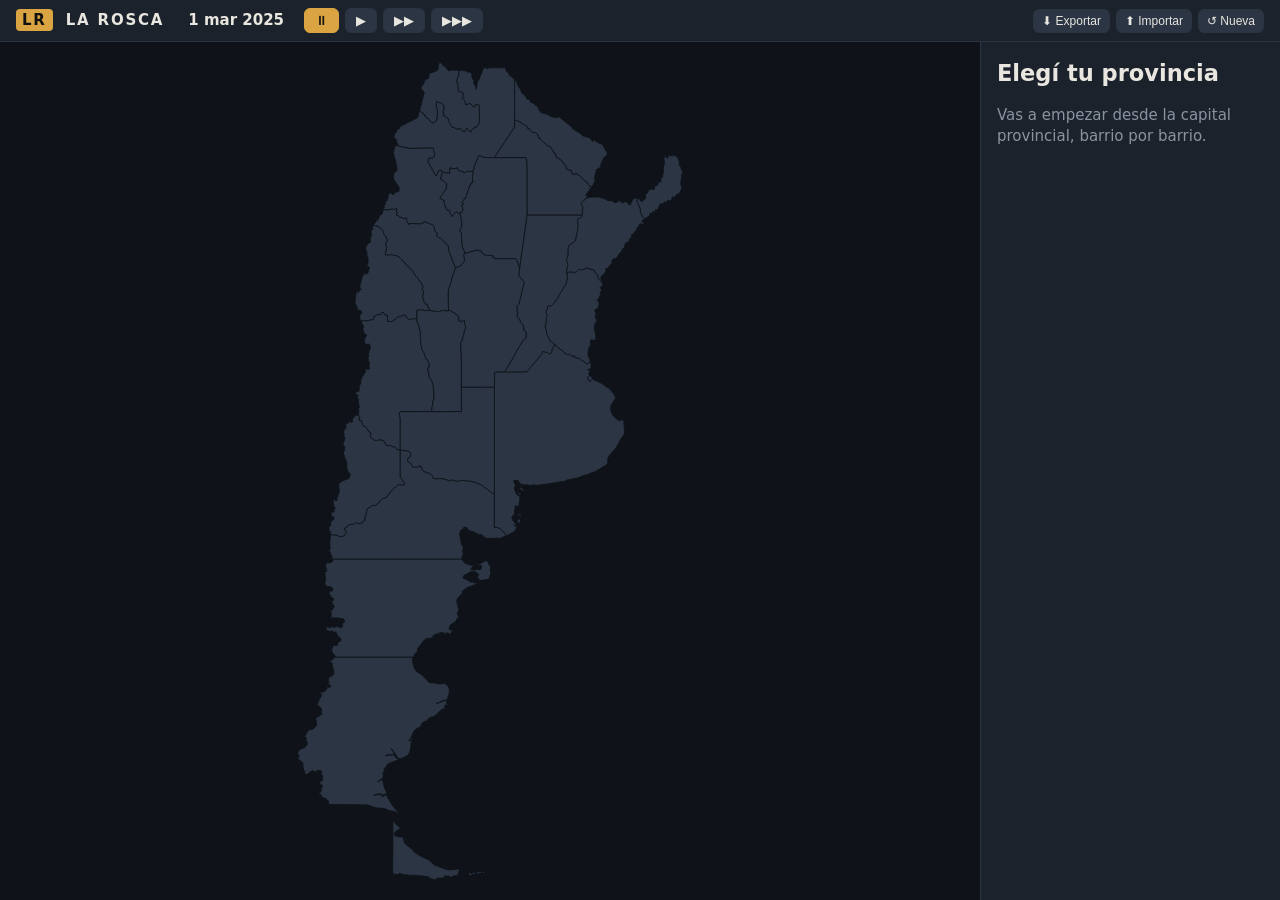
==== index.html @ ddfffeb4 "V3" ====
<!doctype html>
<html lang="es">
<head>
  <meta charset="utf-8">
  <meta name="viewport" content="width=device-width, initial-scale=1">
  <meta name="theme-color" content="#14181f">
  <title>La Rosca — simulador político</title>
  <link rel="icon" href="favicon.svg" type="image/svg+xml">
  <link rel="stylesheet" href="src/ui/styles.css">
</head>
<body>
  <header class="hud">
    <div class="brand"><span class="brand-mark">LR</span> LA ROSCA</div>
    <div class="clock" id="clock">
      <span id="date">—</span>
      <button data-speed="0" title="Pausa (espacio)">⏸</button>
      <button data-speed="1" title="x1">▶</button>
      <button data-speed="2" title="x2">▶▶</button>
      <button data-speed="4" title="x4">▶▶▶</button>
    </div>
    <div class="stats" id="stats"></div>
    <div class="file-actions">
      <button id="btn-export" title="Descargar la partida como archivo JSON">⬇ Exportar</button>
      <button id="btn-import" title="Cargar una partida desde un archivo JSON">⬆ Importar</button>
      <button id="btn-new" title="Borrar la partida guardada y empezar de nuevo">↺ Nueva</button>
    </div>
  </header>
  <main class="stage">
    <svg id="map" aria-label="Mapa de Argentina"></svg>
    <aside class="panel" id="panel"></aside>
  </main>
  <footer class="log" id="log"></footer>
  <div id="modal-root"></div>
  <div id="toast" class="toast" role="status" aria-live="polite"></div>
  <input id="import-file" type="file" accept="application/json,.json" hidden>
  <script type="module" src="src/main.js"></script>
</body>
</html>
---- src/ui/styles.css ----
:root {
  --bg: #14181f; --panel: #1c222c; --ink: #e8e6df; --muted: #8b93a1;
  --accent: #d9a441; --line: #2a3340; --zone: #2b3544; --mine: #3f9d6b;
}
* { box-sizing: border-box; }
html, body { height: 100%; margin: 0; }
body { background: var(--bg); color: var(--ink); font: 15px/1.4 system-ui, sans-serif; display: flex; flex-direction: column; }
.hud { display: flex; align-items: center; gap: 24px; padding: 8px 16px; background: var(--panel); border-bottom: 1px solid var(--line); flex-wrap: wrap; }
.brand { font-weight: 700; letter-spacing: .12em; }
.brand-mark { background: var(--accent); color: #111; padding: 2px 6px; border-radius: 4px; margin-right: 6px; }
.clock { display: flex; align-items: center; gap: 6px; font-variant-numeric: tabular-nums; }
.clock #date { min-width: 110px; font-weight: 600; }
button { background: var(--zone); color: var(--ink); border: 1px solid var(--line); border-radius: 6px; padding: 4px 10px; cursor: pointer; }
button.on { background: var(--accent); color: #111; border-color: var(--accent); }
.stage { flex: 1; display: flex; min-height: 0; }
#map { flex: 1; min-width: 0; height: 100%; cursor: grab; touch-action: none; background: #0f1319; }
.zone { fill: color-mix(in srgb, var(--mine) calc(var(--control, 0) * 100%), var(--zone)); stroke: #0f1319; stroke-width: .8; vector-effect: non-scaling-stroke; transition: fill .3s; }
.zone:hover { filter: brightness(1.25); }
.zone.sel { stroke: var(--accent); stroke-width: 2; }
.panel { width: 300px; padding: 16px; background: var(--panel); border-left: 1px solid var(--line); overflow: auto; }
.panel h2 { margin: 0 0 8px; }
.muted { color: var(--muted); }
@media (max-width: 700px) { .stage { flex-direction: column; } .panel { width: auto; border-left: 0; border-top: 1px solid var(--line); } }

/* Fase 1: ciudad, misiones, log */
.stats { display: flex; gap: 16px; flex-wrap: wrap; margin-left: auto; }
.lbl { paint-order: stroke; stroke: #0f1319; stroke-width: 3px; stroke-linejoin: round; fill: #cfd6e0; text-anchor: middle; pointer-events: none; opacity: .8; }
.zone.busy { animation: pulse 1.2s ease-in-out infinite; }
@keyframes pulse { 50% { filter: brightness(1.5); } }
button.primary { background: var(--accent); color: #111; border-color: var(--accent); font-weight: 600; padding: 8px 14px; }
button:disabled { opacity: .45; cursor: not-allowed; }
.city { color: var(--accent); font-size: 12px; text-transform: uppercase; letter-spacing: .1em; margin-bottom: 4px; }
.panel h3 { font-size: 12px; text-transform: uppercase; letter-spacing: .08em; color: var(--muted); margin: 16px 0 6px; }
.mission { border: 1px solid var(--line); border-radius: 8px; padding: 8px; margin-bottom: 8px; display: grid; gap: 4px; }
.mission.locked { opacity: .7; }
.meta small { font-variant-numeric: tabular-nums; }
.meta .muted { display: block; white-space: nowrap; overflow: hidden; text-overflow: ellipsis; }
.job { margin-bottom: 8px; }
.bar { height: 6px; background: var(--zone); border-radius: 3px; overflow: hidden; margin: 4px 0; }
.bar i { display: block; height: 100%; background: var(--accent); }
.log { display: none; padding: 6px 16px; background: var(--panel); border-top: 1px solid var(--line); font-size: 13px; max-height: 120px; overflow: auto; }
.playing .log { display: block; }
.ev { padding: 1px 0; color: var(--muted); } .ev:first-child { color: var(--ink); }
.ev.ok { color: #7fd1a0; } .ev.bad { color: #e48a7c; } .ev.promo { color: var(--accent); font-weight: 600; }
.attrib { font-size: 11px; margin-top: 20px; }
.vote-bar { display: flex; height: 10px; border-radius: 5px; overflow: hidden; margin: 6px 0; }
.vote-bar i { display: block; height: 100%; }
.vote-legend { display: flex; flex-wrap: wrap; gap: 4px 12px; font-size: 12px; }
.vote-legend b { display: inline-block; width: 8px; height: 8px; border-radius: 2px; margin-right: 4px; }
.small { font-size: 12px; margin: 6px 0 0; }

/* Dinero negro y eventos */
.expo { color: var(--muted); } .expo.mid { color: #e0b24a; } .expo.hi { color: #e4604f; font-weight: 700; }
.btns { display: flex; gap: 6px; } .btns button { flex: 1; }
button.negro { border-color: #6b4f8a; background: #2a2236; } button.negro:disabled { background: var(--zone); }
.modal { position: fixed; inset: 0; background: rgba(8, 10, 14, .72); display: flex; align-items: center; justify-content: center; padding: 16px; z-index: 10; }
.modal .card { background: var(--panel); border: 1px solid var(--line); border-radius: 12px; padding: 20px; max-width: 520px; width: 100%; }
.modal .card.scandal { border-color: #e4604f; }
.modal h2 { margin: 0 0 8px; } .modal p { margin: 0 0 14px; line-height: 1.5; }
.choices { display: grid; gap: 8px; }
.choices button { text-align: left; padding: 10px 12px; } .choices small { display: block; color: var(--muted); margin-top: 2px; }

/* Guardado */
.file-actions { display: flex; gap: 6px; }
.file-actions button { font-size: 12px; padding: 4px 8px; }
#continue { display: block; width: 100%; margin-bottom: 14px; }
.toast { position: fixed; left: 50%; bottom: 24px; transform: translate(-50%, 20px); background: var(--panel); border: 1px solid var(--accent); padding: 10px 16px; border-radius: 8px; opacity: 0; pointer-events: none; transition: .25s; z-index: 20; max-width: 90vw; }
.toast.show { opacity: 1; transform: translate(-50%, 0); }
.stats { margin-left: auto; } .file-actions { margin-left: 8px; }
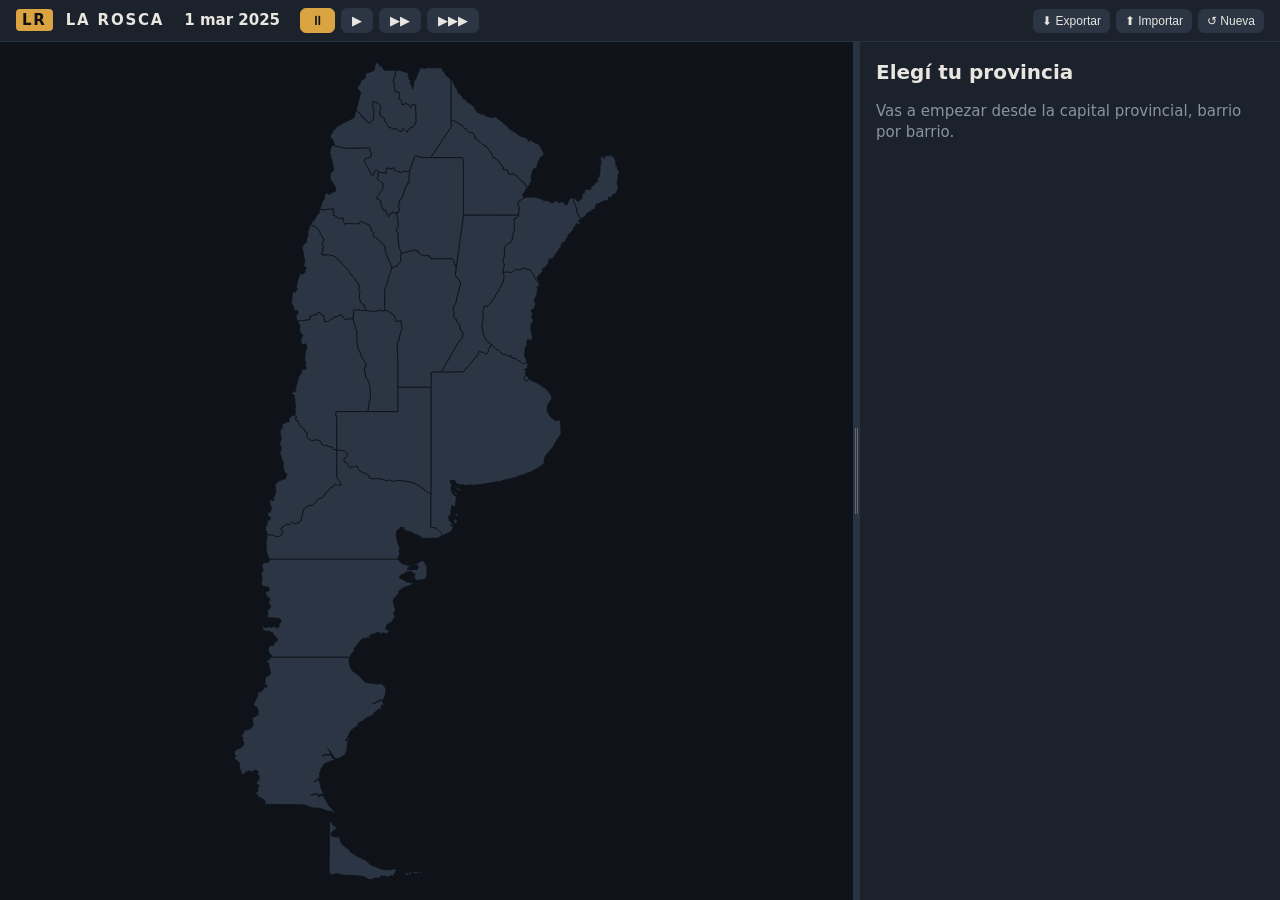
==== commit bf920414: "fix ui v1" ====
--- a/index.html
+++ b/index.html
@@ -27,6 +27,7 @@
   </header>
   <main class="stage">
     <svg id="map" aria-label="Mapa de Argentina"></svg>
+    <div id="resizer" class="resizer" role="separator" aria-orientation="vertical" aria-label="Ajustar el ancho del panel" tabindex="0" title="Arrastrá para cambiar el ancho (doble clic: restablecer)"></div>
     <aside class="panel" id="panel"></aside>
   </main>
   <footer class="log" id="log"></footer>
--- a/src/ui/styles.css
+++ b/src/ui/styles.css
@@ -3,27 +3,27 @@
   --accent: #d9a441; --line: #2a3340; --zone: #2b3544; --mine: #3f9d6b;
 }
 * { box-sizing: border-box; }
-html, body { height: 100%; margin: 0; }
+html, body { height: 100%; margin: 0; overflow: hidden; }
 body { background: var(--bg); color: var(--ink); font: 15px/1.4 system-ui, sans-serif; display: flex; flex-direction: column; }
-.hud { display: flex; align-items: center; gap: 24px; padding: 8px 16px; background: var(--panel); border-bottom: 1px solid var(--line); flex-wrap: wrap; }
+.hud { display: flex; align-items: center; gap: 10px 20px; padding: 8px 16px; background: var(--panel); border-bottom: 1px solid var(--line); flex-wrap: wrap; }
 .brand { font-weight: 700; letter-spacing: .12em; }
 .brand-mark { background: var(--accent); color: #111; padding: 2px 6px; border-radius: 4px; margin-right: 6px; }
 .clock { display: flex; align-items: center; gap: 6px; font-variant-numeric: tabular-nums; }
 .clock #date { min-width: 110px; font-weight: 600; }
 button { background: var(--zone); color: var(--ink); border: 1px solid var(--line); border-radius: 6px; padding: 4px 10px; cursor: pointer; }
 button.on { background: var(--accent); color: #111; border-color: var(--accent); }
-.stage { flex: 1; display: flex; min-height: 0; }
-#map { flex: 1; min-width: 0; height: 100%; cursor: grab; touch-action: none; background: #0f1319; }
+.stage { --panel-w: 420px; flex: 1; display: flex; min-height: 0; min-width: 0; }
+#map { flex: 1 1 0; min-width: 160px; height: 100%; cursor: grab; touch-action: none; background: #0f1319; }
 .zone { fill: color-mix(in srgb, var(--mine) calc(var(--control, 0) * 100%), var(--zone)); stroke: #0f1319; stroke-width: .8; vector-effect: non-scaling-stroke; transition: fill .3s; }
 .zone:hover { filter: brightness(1.25); }
 .zone.sel { stroke: var(--accent); stroke-width: 2; }
-.panel { width: 300px; padding: 16px; background: var(--panel); border-left: 1px solid var(--line); overflow: auto; }
+.panel { flex: 0 0 var(--panel-w); width: var(--panel-w); min-width: 0; padding: 16px; background: var(--panel); overflow-y: auto; overflow-x: hidden; overflow-wrap: anywhere; }
 .panel h2 { margin: 0 0 8px; }
 .muted { color: var(--muted); }
-@media (max-width: 700px) { .stage { flex-direction: column; } .panel { width: auto; border-left: 0; border-top: 1px solid var(--line); } }
+@media (max-width: 760px) { .stage { flex-direction: column; } .panel { flex: 1 1 50%; width: auto; border-top: 1px solid var(--line); } .resizer { display: none; } #map { flex: 1 1 40%; min-height: 160px; } }
 
 /* Fase 1: ciudad, misiones, log */
-.stats { display: flex; gap: 16px; flex-wrap: wrap; margin-left: auto; }
+.stats { display: flex; gap: 6px 16px; flex-wrap: wrap; margin-left: auto; min-width: 0; }
 .lbl { paint-order: stroke; stroke: #0f1319; stroke-width: 3px; stroke-linejoin: round; fill: #cfd6e0; text-anchor: middle; pointer-events: none; opacity: .8; }
 .zone.busy { animation: pulse 1.2s ease-in-out infinite; }
 @keyframes pulse { 50% { filter: brightness(1.5); } }
@@ -34,7 +34,6 @@
 .mission { border: 1px solid var(--line); border-radius: 8px; padding: 8px; margin-bottom: 8px; display: grid; gap: 4px; }
 .mission.locked { opacity: .7; }
 .meta small { font-variant-numeric: tabular-nums; }
-.meta .muted { display: block; white-space: nowrap; overflow: hidden; text-overflow: ellipsis; }
 .job { margin-bottom: 8px; }
 .bar { height: 6px; background: var(--zone); border-radius: 3px; overflow: hidden; margin: 4px 0; }
 .bar i { display: block; height: 100%; background: var(--accent); }
@@ -67,3 +66,49 @@
 .toast { position: fixed; left: 50%; bottom: 24px; transform: translate(-50%, 20px); background: var(--panel); border: 1px solid var(--accent); padding: 10px 16px; border-radius: 8px; opacity: 0; pointer-events: none; transition: .25s; z-index: 20; max-width: 90vw; }
 .toast.show { opacity: 1; transform: translate(-50%, 0); }
 .stats { margin-left: auto; } .file-actions { margin-left: 8px; }
+
+/* Panel: redimensionado, pestañas, acciones, rivales, fundación */
+.resizer { flex: 0 0 7px; cursor: col-resize; background: var(--line); position: relative; }
+.resizer:hover, .resizer:focus-visible, .resizer:active { background: var(--accent); outline: none; }
+.resizer::after { content: ''; position: absolute; inset: 45% 2px; border-left: 1px solid #fff4; border-right: 1px solid #fff4; }
+.panel h2 { font-size: 20px; }
+.actions { background: #151b24; border: 1px solid var(--line); border-radius: 10px; padding: 10px 12px; margin: 6px 0 12px; }
+.actions h3 { margin: 0; }
+.actions-head { display: flex; justify-content: space-between; align-items: baseline; gap: 8px; flex-wrap: wrap; margin-bottom: 6px; }
+.slots { font-size: 12px; color: var(--muted); } .slots .free { color: #7fd1a0; font-weight: 600; } .slots .busy-txt { color: #e0b24a; font-weight: 600; }
+.job { margin-bottom: 8px; } .job:last-child { margin-bottom: 0; }
+.job-head { display: flex; justify-content: space-between; gap: 8px; align-items: baseline; }
+.badge { font-size: 11px; color: var(--muted); white-space: nowrap; }
+.job-sub { font-size: 12px; color: var(--muted); }
+.bar.big { height: 20px; border-radius: 10px; position: relative; margin: 6px 0 2px; }
+.bar.big i { transition: width .2s linear; }
+.bar.big span { position: absolute; inset: 0; display: flex; align-items: center; justify-content: center; font-size: 12px; font-weight: 700; color: #fff; text-shadow: 0 0 3px #000, 0 0 3px #000; }
+.bar.thin { height: 4px; margin: 3px 0; }
+.tabs { display: flex; gap: 4px; border-bottom: 1px solid var(--line); margin-bottom: 10px; position: sticky; top: -16px; background: var(--panel); padding-top: 4px; z-index: 2; }
+.tabs button { flex: 1; border: 0; border-bottom: 2px solid transparent; border-radius: 0; background: none; padding: 8px 4px; color: var(--muted); font-weight: 600; }
+.tabs button.on { color: var(--accent); border-bottom-color: var(--accent); background: none; }
+.mission .meta { display: flex; flex-wrap: wrap; gap: 2px 12px; font-size: 13px; font-variant-numeric: tabular-nums; }
+.mission details { font-size: 12px; } .mission summary { cursor: pointer; color: var(--muted); }
+.factors { list-style: none; margin: 4px 0 0; padding: 0; }
+.factors li { display: flex; justify-content: space-between; gap: 10px; padding: 1px 0; }
+.factors li.pos b { color: #7fd1a0; } .factors li.neg b { color: #e48a7c; }
+.btns { flex-wrap: wrap; } .btns button { min-width: 0; font-size: 13px; }
+.rival { margin: 8px 0; } .rival-top { display: flex; align-items: center; gap: 6px; } .rival-top .rn { flex: 1; font-weight: 600; } .rival-top .rp { font-variant-numeric: tabular-nums; color: var(--muted); }
+.rival b, .rival-line b, .alert-rival b { display: inline-block; flex: 0 0 10px; width: 10px; height: 10px; border-radius: 3px; margin-top: 3px; }
+.react { display: block; color: #e0b24a; margin-top: 2px; }
+.rival-line, .alert-rival { display: flex; gap: 8px; margin: 6px 0; align-items: flex-start; }
+.alert-rival { background: #2a1d1d; border: 1px solid #5a2f2f; border-radius: 8px; padding: 6px 8px; font-size: 13px; }
+.small-p { font-size: 13px; margin: 0 0 6px; } .small-p .mid { color: #e0b24a; } .small-p .hi { color: #e4604f; }
+.field { display: block; margin: 8px 0 4px; font-weight: 600; font-size: 13px; }
+.field input { display: block; width: 100%; margin-top: 4px; padding: 10px; border-radius: 8px; border: 1px solid var(--line); background: #11161d; color: var(--ink); font: inherit; }
+.field input:focus { outline: 2px solid var(--accent); }
+.principles { display: grid; gap: 6px; }
+.principle { display: flex; gap: 10px; align-items: flex-start; padding: 8px 10px; border: 1px solid var(--line); border-radius: 8px; cursor: pointer; }
+.principle.on { border-color: var(--accent); background: #2a2517; } .principle.off { opacity: .45; cursor: not-allowed; }
+.principle.static { cursor: default; } .principle input { margin-top: 4px; }
+.error { color: #e4604f; min-height: 1.2em; margin: 8px 0; font-weight: 600; }
+.kv { display: grid; grid-template-columns: 1fr auto; gap: 4px 12px; font-size: 14px; } .kv b { text-align: right; font-variant-numeric: tabular-nums; }
+.prog-bg { fill: rgba(10, 12, 16, .85); stroke: rgba(255, 255, 255, .35); stroke-width: .3px; }
+.prog-fill { fill: var(--accent); }
+.prog-txt { fill: #fff; text-anchor: middle; font-weight: 700; paint-order: stroke; stroke: #000; stroke-linejoin: round; pointer-events: none; }
+.prog { pointer-events: none; }
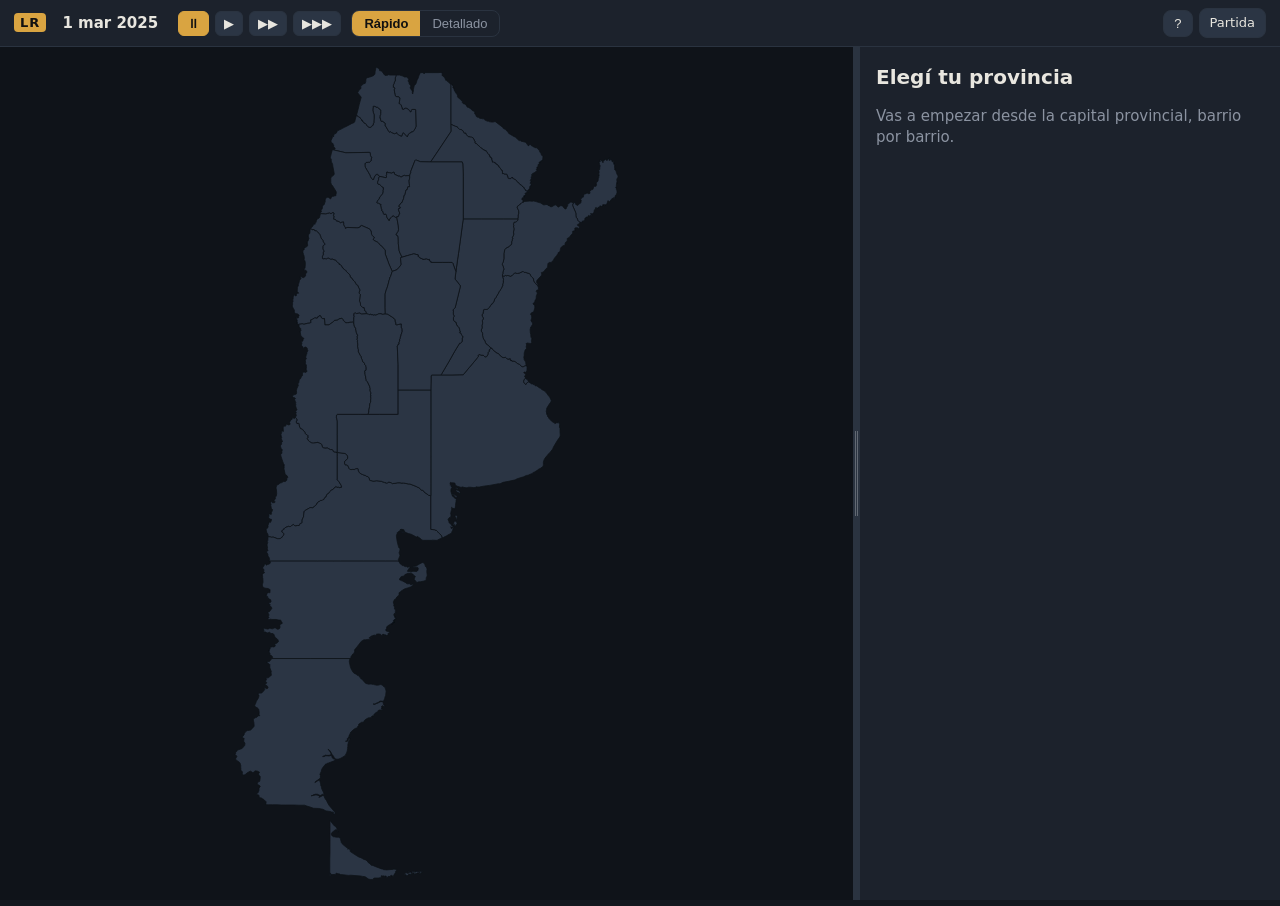
==== commit d0485b51: "v5" ====
--- a/index.html
+++ b/index.html
@@ -10,28 +10,44 @@
 </head>
 <body>
   <header class="hud">
-    <div class="brand"><span class="brand-mark">LR</span> LA ROSCA</div>
-    <div class="clock" id="clock">
-      <span id="date">—</span>
-      <button data-speed="0" title="Pausa (espacio)">⏸</button>
-      <button data-speed="1" title="x1">▶</button>
-      <button data-speed="2" title="x2">▶▶</button>
-      <button data-speed="4" title="x4">▶▶▶</button>
+    <div class="brand"><span class="brand-mark">LR</span><span class="brand-txt"> LA ROSCA</span></div>
+    <div class="clock" id="clock" role="group" aria-label="Tiempo">
+      <span id="date" aria-live="off">—</span>
+      <button data-speed="0" aria-label="Pausa" data-tip-texto="Pausa (Espacio o 0)">⏸</button>
+      <button data-speed="1" aria-label="Velocidad normal" data-tip-texto="Velocidad normal (1)">▶</button>
+      <button data-speed="2" aria-label="Velocidad doble" data-tip-texto="Doble velocidad (2)">▶▶</button>
+      <button data-speed="4" aria-label="Velocidad cuádruple" data-tip-texto="Cuádruple velocidad (3)">▶▶▶</button>
     </div>
-    <div class="stats" id="stats"></div>
-    <div class="file-actions">
-      <button id="btn-export" title="Descargar la partida como archivo JSON">⬇ Exportar</button>
-      <button id="btn-import" title="Cargar una partida desde un archivo JSON">⬆ Importar</button>
-      <button id="btn-new" title="Borrar la partida guardada y empezar de nuevo">↺ Nueva</button>
+    <div class="modo" role="group" aria-label="Nivel de detalle">
+      <button data-modo-btn="rapido" aria-pressed="true" data-tip-texto="Lo esencial, sin ruido. Atajo: M">Rápido</button>
+      <button data-modo-btn="detallado" aria-pressed="false" data-tip-texto="Todos los números y explicaciones. Atajo: M">Detallado</button>
+    </div>
+    <div class="stats" id="stats" aria-label="Estado del partido"></div>
+    <div class="hud-tools">
+      <button id="btn-ayuda" aria-label="Ayuda y glosario" data-tip-texto="Glosario y atajos de teclado (?)">?</button>
+      <details class="menu-partida" id="menu-partida">
+        <summary aria-label="Menú de la partida">Partida</summary>
+        <div class="menu">
+          <button id="btn-export" title="Descargar la partida como archivo JSON">Exportar partida</button>
+          <button id="btn-import" title="Cargar una partida desde un archivo JSON">Importar partida</button>
+          <button id="btn-new" title="Borrar la partida guardada y empezar de nuevo">Empezar de nuevo</button>
+        </div>
+      </details>
     </div>
   </header>
   <main class="stage">
-    <svg id="map" aria-label="Mapa de Argentina"></svg>
+    <div class="mapa-wrap">
+      <svg id="map" aria-label="Mapa de Argentina"></svg>
+      <div class="leyenda" id="leyenda" aria-hidden="true"><span>Control</span><i class="grad"></i><span>0 → 100%</span><span class="rm"><i></i> rival actuando</span></div>
+      <div class="maphover" id="maphover" role="status" hidden></div>
+    </div>
     <div id="resizer" class="resizer" role="separator" aria-orientation="vertical" aria-label="Ajustar el ancho del panel" tabindex="0" title="Arrastrá para cambiar el ancho (doble clic: restablecer)"></div>
     <aside class="panel" id="panel"></aside>
   </main>
   <footer class="log" id="log"></footer>
   <div id="modal-root"></div>
+  <div id="ayuda-root"></div>
+  <div id="onboarding-root"></div>
   <div id="toast" class="toast" role="status" aria-live="polite"></div>
   <input id="import-file" type="file" accept="application/json,.json" hidden>
   <script type="module" src="src/main.js"></script>
--- a/src/ui/styles.css
+++ b/src/ui/styles.css
@@ -45,7 +45,7 @@
 .vote-bar { display: flex; height: 10px; border-radius: 5px; overflow: hidden; margin: 6px 0; }
 .vote-bar i { display: block; height: 100%; }
 .vote-legend { display: flex; flex-wrap: wrap; gap: 4px 12px; font-size: 12px; }
-.vote-legend b { display: inline-block; width: 8px; height: 8px; border-radius: 2px; margin-right: 4px; }
+.vote-legend .dot { width: 8px; height: 8px; margin: 0 4px 0 0; flex: none; }
 .small { font-size: 12px; margin: 6px 0 0; }
 
 /* Dinero negro y eventos */
@@ -94,7 +94,7 @@
 .factors li.pos b { color: #7fd1a0; } .factors li.neg b { color: #e48a7c; }
 .btns { flex-wrap: wrap; } .btns button { min-width: 0; font-size: 13px; }
 .rival { margin: 8px 0; } .rival-top { display: flex; align-items: center; gap: 6px; } .rival-top .rn { flex: 1; font-weight: 600; } .rival-top .rp { font-variant-numeric: tabular-nums; color: var(--muted); }
-.rival b, .rival-line b, .alert-rival b { display: inline-block; flex: 0 0 10px; width: 10px; height: 10px; border-radius: 3px; margin-top: 3px; }
+.dot { display: inline-block; flex: 0 0 10px; width: 10px; height: 10px; border-radius: 3px; margin-top: 3px; }
 .react { display: block; color: #e0b24a; margin-top: 2px; }
 .rival-line, .alert-rival { display: flex; gap: 8px; margin: 6px 0; align-items: flex-start; }
 .alert-rival { background: #2a1d1d; border: 1px solid #5a2f2f; border-radius: 8px; padding: 6px 8px; font-size: 13px; }
@@ -112,3 +112,171 @@
 .prog-fill { fill: var(--accent); }
 .prog-txt { fill: #fff; text-anchor: middle; font-weight: 700; paint-order: stroke; stroke: #000; stroke-linejoin: round; pointer-events: none; }
 .prog { pointer-events: none; }
+
+/* Rivales vivos, choques y línea partidaria */
+.clash { display: flex; gap: 8px; align-items: flex-start; background: #2a2417; border: 1px solid #5a4a22; border-radius: 8px; padding: 6px 8px; font-size: 12.5px; }
+.clash.rumor { border-style: dashed; } .clash em, .alert-rival em { font-style: normal; color: var(--muted); }
+.alert-rival.propia { background: #1d222c; border-color: var(--line); }
+.rcard { border: 1px solid var(--line); border-radius: 10px; padding: 10px; margin-bottom: 8px; }
+.r-act { margin-top: 8px; font-size: 13px; } .r-act.hostil b { color: #e4604f; } .r-act.idle { margin-top: 6px; }
+.feed-item { display: flex; gap: 8px; align-items: flex-start; font-size: 13px; padding: 4px 0; border-bottom: 1px solid var(--line); }
+.feed-item.cumplida { color: #7fd1a0; } .feed-item.vencida, .feed-item.rechazo { color: #e48a7c; }
+.leader { border: 1px solid var(--line); border-radius: 10px; padding: 10px; margin-bottom: 8px; }
+.leader-head { display: flex; flex-direction: column; margin-bottom: 6px; }
+.chips { display: flex; flex-wrap: wrap; gap: 4px; margin-bottom: 6px; }
+.chip { font-size: 11px; border: 1px solid var(--line); border-radius: 99px; padding: 2px 8px; color: var(--muted); } .chip.common { border-color: var(--accent); color: var(--accent); }
+.directive { border: 1px solid var(--line); border-radius: 10px; padding: 10px; margin-bottom: 8px; } .directive.new { border-color: var(--accent); background: #2a2517; }
+.directive p { margin: 4px 0 8px; }
+.ping { color: var(--accent); font-size: 10px; vertical-align: super; animation: ping 1.4s ease-in-out infinite; } @keyframes ping { 50% { opacity: .25; } }
+.ev.rival { color: #e0b24a; } .ev.linea { color: #8fb4e8; }
+.tabs button { padding: 8px 2px; font-size: 14px; }
+
+/* Economía */
+.rojo { color: #e4604f; font-weight: 700; } small.neg, b.neg { color: #e48a7c; } small.pos, b.pos { color: #7fd1a0; }
+.tag { font-size: 10px; text-transform: uppercase; letter-spacing: .06em; border: 1px solid #6b4f8a; color: #b99ae0; border-radius: 99px; padding: 1px 7px; vertical-align: middle; }
+.mission.ilegal { border-color: #4a3a5e; background: #1d1826; }
+.favor { border: 1px solid var(--line); border-radius: 10px; padding: 8px 10px; margin-bottom: 8px; display: grid; gap: 6px; } .favor.urgente { border-color: #e4604f; background: #2a1d1d; }
+.kv2 { display: grid; grid-template-columns: auto 1fr auto; gap: 4px 12px; font-size: 13px; padding: 3px 0; border-bottom: 1px solid var(--line); font-variant-numeric: tabular-nums; } .kv2 span:nth-child(2) { color: var(--muted); }
+.tabs button { font-size: 13px; }
+
+/* Plantel y escalafón */
+.req { display: grid; grid-template-columns: 18px 1fr auto; gap: 8px; padding: 4px 0; border-bottom: 1px solid var(--line); font-size: 13px; align-items: start; }
+.req.ok span:first-child { color: #7fd1a0; } .req.no span:first-child { color: #e48a7c; } .req b { font-variant-numeric: tabular-nums; text-align: right; }
+button.full { width: 100%; margin: 10px 0 4px; }
+.cargo, .vacancia, .miembro { border: 1px solid var(--line); border-radius: 10px; padding: 8px 10px; margin-bottom: 8px; }
+.cargo.cerrado { opacity: .55; display: flex; flex-direction: column; } .cargo.vacante { border-color: #e0b24a; background: #2a2417; }
+.cargo .miembro { margin: 6px 0 0; background: #181e27; }
+.c-title { display: flex; justify-content: space-between; gap: 8px; align-items: baseline; flex-wrap: wrap; }
+.tag.warn { border-color: #e0b24a; color: #e0b24a; }
+.m-head { display: flex; justify-content: space-between; gap: 8px; align-items: baseline; }
+.m-stats { display: grid; grid-template-columns: repeat(3, 1fr); gap: 6px; font-size: 11px; color: var(--muted); margin-top: 4px; }
+.meter { display: block; height: 4px; background: var(--zone); border-radius: 2px; margin-top: 3px; overflow: hidden; } .meter i { display: block; height: 100%; background: #7fd1a0; } .meter.bad i { background: #e4604f; } .meter.warn i { background: #e0b24a; }
+.vacantes { border: 1px solid #e0b24a; border-radius: 10px; padding: 8px 10px; margin-bottom: 10px; background: #231f14; }
+.vacancia { background: #1b1f27; } .candidato { margin-top: 6px; } .candidato button { width: 100%; margin-top: 4px; }
+.cuadros { margin-top: 8px; font-size: 13px; } .cuadros summary { cursor: pointer; color: var(--muted); }
+.cuadro { display: grid; gap: 4px; padding: 6px 0; border-bottom: 1px solid var(--line); }
+
+/* Pactos */
+.rel-line { margin-top: 6px; } .rel-line .meter { margin-top: 3px; }
+.pacto.activo { margin-top: 8px; background: #17261d; border: 1px solid #2f5a40; border-radius: 8px; padding: 6px 8px; font-size: 13px; }
+.pactos { margin-top: 8px; font-size: 13px; } .pactos summary { cursor: pointer; color: var(--accent); }
+.tipo-pacto { border-top: 1px solid var(--line); padding: 8px 0; }
+
+/* ===== Interfaz v2: jerarquía, modo Rápido/Detallado, tooltips ===== */
+:root { --r: 10px; --sp1: 4px; --sp2: 8px; --sp3: 12px; --sp4: 16px; --ink2: #b7bdc9; }
+:focus-visible { outline: 2px solid var(--accent); outline-offset: 2px; border-radius: 4px; }
+.ico { width: 1.05em; height: 1.05em; flex: none; vertical-align: -0.15em; margin-right: 4px; }
+
+/* Modo: lo marcado como .detalle solo se ve en Detallado (o dentro de una misión abierta con "…") */
+body.modo-rapido .detalle { display: none !important; }
+body.modo-rapido .mission.abierta .detalle { display: block !important; }
+body.modo-rapido .mission.abierta .btns.detalle, body.modo-rapido .mission.abierta .m-extra { display: block !important; }
+body.modo-detallado .mas-btn, body.modo-detallado .solo-rapido { display: none; }
+body:not(.modo-rapido):not(.modo-detallado) .detalle { display: none; }
+
+/* Barra superior */
+.hud { gap: 8px 16px; padding: 8px 14px; }
+.modo { display: inline-flex; border: 1px solid var(--line); border-radius: 8px; overflow: hidden; }
+.modo button { border: 0; border-radius: 0; background: transparent; color: var(--muted); padding: 5px 12px; font-size: 13px; }
+.modo button[aria-pressed="true"] { background: var(--accent); color: #111; font-weight: 700; }
+.stats { display: flex; align-items: center; gap: 10px; flex-wrap: wrap; margin-left: auto; min-width: 0; }
+.grp { display: inline-flex; align-items: center; gap: 6px; padding-right: 10px; border-right: 1px solid var(--line); }
+.grp:last-child { border-right: 0; padding-right: 0; }
+.chip { display: inline-flex; align-items: center; gap: 4px; padding: 3px 9px; background: #202836; border-radius: 8px; font-size: 14px; white-space: nowrap; cursor: help; }
+.chip .ico { margin-right: 2px; color: var(--ink2); }
+.chip small { color: var(--muted); font-size: 11.5px; margin-left: 3px; } .chip small.neg { color: #e48a7c; } .chip small.pos { color: #7fd1a0; }
+.chip.rojo { background: #3a1f1f; color: #ffb3a8; } .chip.mid { background: #3a3220; color: #f0cf7a; } .chip.hi { background: #3a1f1f; color: #ffb3a8; }
+.hud-tools { display: flex; gap: 6px; align-items: center; }
+.hud-tools > button, .menu-partida summary { background: var(--zone); border: 1px solid var(--line); border-radius: 8px; padding: 5px 10px; cursor: pointer; font-size: 13px; list-style: none; color: var(--ink); }
+.menu-partida { position: relative; } .menu-partida summary::-webkit-details-marker { display: none; }
+.menu-partida .menu { position: absolute; right: 0; top: calc(100% + 6px); z-index: 30; background: var(--panel); border: 1px solid var(--line); border-radius: 10px; padding: 6px; display: grid; gap: 4px; min-width: 190px; box-shadow: 0 8px 24px #0008; }
+.menu-partida .menu button { text-align: left; border: 0; background: transparent; padding: 8px 10px; }
+.menu-partida .menu button:hover { background: var(--zone); }
+
+/* Mapa */
+.mapa-wrap { position: relative; flex: 1 1 0; min-width: 160px; height: 100%; }
+#map { width: 100%; height: 100%; min-width: 0; flex: none; }
+.leyenda { display: none; position: absolute; left: 10px; bottom: 10px; gap: 8px; align-items: center; font-size: 11.5px; color: var(--ink2); background: rgba(16, 19, 26, .85); border: 1px solid var(--line); border-radius: 8px; padding: 5px 9px; pointer-events: none; }
+body.playing .leyenda { display: flex; }
+.leyenda .grad { width: 56px; height: 8px; border-radius: 4px; background: linear-gradient(90deg, var(--zone), var(--mine)); display: inline-block; }
+.leyenda .rm i { display: inline-block; width: 9px; height: 9px; border-radius: 50%; background: #e0605e; margin-right: 4px; vertical-align: -1px; }
+.maphover { position: absolute; z-index: 5; pointer-events: none; background: rgba(16, 19, 26, .95); border: 1px solid var(--line); border-radius: 8px; padding: 6px 10px; font-size: 12.5px; max-width: 220px; box-shadow: 0 6px 18px #0009; }
+.rmark { pointer-events: none; } .rmark-i { font-weight: 800; pointer-events: none; }
+
+/* Franja "Ahora" */
+.ahora-box { margin: 0 0 var(--sp3); display: grid; gap: 6px; }
+.ahora-box h3 { margin: 0 !important; }
+.ahora { display: flex; align-items: flex-start; gap: 8px; text-align: left; width: 100%; padding: 8px 10px; border-radius: var(--r); border: 1px solid var(--line); background: #1d2430; font-size: 13.5px; line-height: 1.35; }
+.ahora .ico { margin: 2px 0 0; color: var(--ink2); }
+.ahora.urgente { border-color: #e4604f; background: #2a1d1d; } .ahora.urgente .ico { color: #e4604f; }
+.ahora.alerta { border-color: #e0b24a; background: #2a2417; } .ahora.alerta .ico { color: #e0b24a; }
+.ahora.oportunidad { border-color: #3f9d6b; background: #17261d; } .ahora.oportunidad .ico { color: #7fd1a0; }
+.ahora:disabled { opacity: 1; cursor: default; }
+
+/* Misiones compactas */
+.mission.compact { padding: 8px 10px; gap: 6px; }
+.m-row { display: grid; grid-template-columns: minmax(0, 1fr) auto auto; gap: 6px 8px; align-items: center; }
+.m-name { grid-column: 1 / -1; font-size: 14.5px; }
+.m-quick { display: flex; gap: 10px; font-size: 13px; color: var(--ink2); font-variant-numeric: tabular-nums; white-space: nowrap; }
+.m-quick .ico { margin-right: 3px; }
+.go { background: var(--accent); color: #111; border-color: var(--accent); font-weight: 700; padding: 5px 14px; } .go:disabled { background: var(--zone); color: var(--muted); border-color: var(--line); }
+.mas-btn { padding: 5px 8px; } .mas-btn .ico { margin: 0; }
+.rec { font-size: 11px; color: var(--accent); border: 1px solid var(--accent); border-radius: 99px; padding: 1px 8px; cursor: help; white-space: nowrap; }
+.lock-why { color: #e0b24a; font-size: 12px; }
+.m-extra { display: grid; gap: 6px; }
+.mission.compact .meta { margin: 0; }
+.sec { margin: 8px 0; } .sec > summary { cursor: pointer; display: flex; justify-content: space-between; align-items: center; padding: 8px 2px; border-bottom: 1px solid var(--line); font-size: 12px; text-transform: uppercase; letter-spacing: .08em; color: var(--muted); font-weight: 700; list-style: none; }
+.sec > summary::-webkit-details-marker { display: none; } .sec > summary::before { content: '▸'; margin-right: 6px; transition: transform .15s; } .sec[open] > summary::before { transform: rotate(90deg); }
+.sec > summary span:first-child { flex: 1; } .count { background: var(--zone); border-radius: 99px; padding: 1px 8px; font-size: 11px; }
+.sec > :not(summary) { margin-top: 8px; }
+.z-resumen { margin: 0 0 8px; font-size: 13.5px; color: var(--ink2); } .z-resumen b { color: var(--ink); }
+.seg { display: flex; border: 1px solid var(--line); border-radius: 8px; overflow: hidden; margin-bottom: 10px; }
+.seg button { flex: 1; border: 0; border-radius: 0; background: transparent; color: var(--muted); padding: 7px; } .seg button.on { background: var(--zone); color: var(--accent); font-weight: 700; }
+
+/* Registro */
+.log { padding: 6px 14px; }
+.log-bar { display: flex; justify-content: space-between; gap: 8px; align-items: center; margin-bottom: 4px; flex-wrap: wrap; }
+.chips-f { display: flex; gap: 4px; flex-wrap: wrap; }
+.chip-f { background: transparent; border: 1px solid var(--line); border-radius: 99px; padding: 2px 10px; font-size: 12px; color: var(--muted); } .chip-f.on { color: var(--accent); border-color: var(--accent); }
+.log-items { display: grid; gap: 1px; } .log-items.abierto { max-height: 200px; overflow-y: auto; }
+.log { max-height: none; overflow: visible; }
+.ev { display: flex; gap: 8px; align-items: baseline; font-size: 13px; } .k-dot { width: 7px; height: 7px; border-radius: 50%; background: var(--muted); flex: none; }
+.ev.ok .k-dot { background: #7fd1a0; } .ev.bad .k-dot { background: #e48a7c; } .ev.rival .k-dot { background: #e0b24a; } .ev.linea .k-dot { background: #8fb4e8; } .ev.promo .k-dot { background: var(--accent); }
+
+/* Tooltips */
+.tooltip { position: fixed; z-index: 100; max-width: 280px; background: #0d1117; color: var(--ink); border: 1px solid #3a4558; border-radius: 10px; padding: 9px 12px; font-size: 12.5px; line-height: 1.45; box-shadow: 0 8px 24px #000a; pointer-events: none; }
+.tooltip[hidden] { display: none; } .tt-titulo { display: block; margin-bottom: 3px; color: var(--accent); font-size: 12px; text-transform: uppercase; letter-spacing: .05em; } .tt-texto { color: var(--ink2); }
+[data-tip]:not(.chip):not(button), [data-tip-texto]:not(button) { cursor: help; text-decoration: underline dotted #6b7586; text-underline-offset: 3px; }
+.cert { white-space: nowrap; }
+
+/* Ayuda y primer uso */
+.card.ayuda { max-width: 620px; max-height: 86vh; overflow-y: auto; }
+.ayuda-head { display: flex; justify-content: space-between; align-items: center; } .ayuda-head h2 { margin: 0; }
+kbd { background: #202836; border: 1px solid var(--line); border-bottom-width: 2px; border-radius: 6px; padding: 1px 7px; font-size: 12px; }
+.glosario dt { font-weight: 700; margin-top: 10px; color: var(--accent); } .glosario dd { margin: 2px 0 0; color: var(--ink2); font-size: 13.5px; }
+.onb { position: fixed; inset: 0; z-index: 90; }
+.onb-hole { position: fixed; border-radius: 12px; box-shadow: 0 0 0 9999px rgba(6, 8, 12, .78); border: 2px solid var(--accent); pointer-events: none; transition: all .25s; }
+.onb-card { position: fixed; width: 310px; background: var(--panel); border: 1px solid var(--accent); border-radius: 12px; padding: 14px 16px; box-shadow: 0 10px 30px #000b; } .onb-card h3 { margin: 4px 0; font-size: 16px; } .onb-card p { margin: 0 0 12px; font-size: 13.5px; color: var(--ink2); line-height: 1.45; }
+
+@media (prefers-reduced-motion: reduce) { * { animation: none !important; transition: none !important; } }
+@media (max-width: 760px) { .stats { margin-left: 0; } .modo button { padding: 4px 9px; } }
+
+/* Correcciones de la revisión */
+.chip-f.on { background: #2a2517; color: var(--accent); border-color: var(--accent); }
+.hud { gap: 6px 10px; }
+.brand { font-size: 13px; letter-spacing: .08em; white-space: nowrap; }
+.chip { padding: 3px 7px; font-size: 13.5px; } .grp { gap: 4px; padding-right: 8px; }
+.stats { gap: 6px; }
+.clock button { padding: 4px 8px; }
+
+@media (max-width: 1320px) { .brand-txt { display: none; } }
+
+/* Pestaña Yo */
+.desgaste { border: 1px solid var(--line); border-radius: var(--r); padding: 10px; } .d-top { display: flex; justify-content: space-between; font-size: 13.5px; margin-bottom: 6px; }
+.desgaste .bar i { background: #7fd1a0; } .desgaste.atento .bar i { background: #b9d07a; } .desgaste.cansado .bar i { background: #e0b24a; } .desgaste.agotado .bar i { background: #e4604f; }
+.desgaste.agotado { border-color: #e4604f; } .desgaste.cansado { border-color: #e0b24a; }
+.rama { border: 1px solid var(--line); border-radius: var(--r); padding: 8px 10px; margin-bottom: 8px; display: grid; gap: 6px; }
+.r-top { display: grid; grid-template-columns: 1fr auto auto; gap: 10px; align-items: center; } .r-top button { padding: 2px 10px; font-weight: 700; }
+.pips { display: inline-flex; gap: 3px; } .pip { width: 10px; height: 10px; border-radius: 50%; border: 1px solid #6b7586; } .pip.on { background: var(--accent); border-color: var(--accent); }
+.ventajas { list-style: none; margin: 4px 0 0; padding: 0; font-size: 12.5px; color: var(--muted); } .ventajas li { padding: 2px 0; } .ventajas li.on { color: #7fd1a0; }
+.trabajo .btns { margin-top: 8px; }
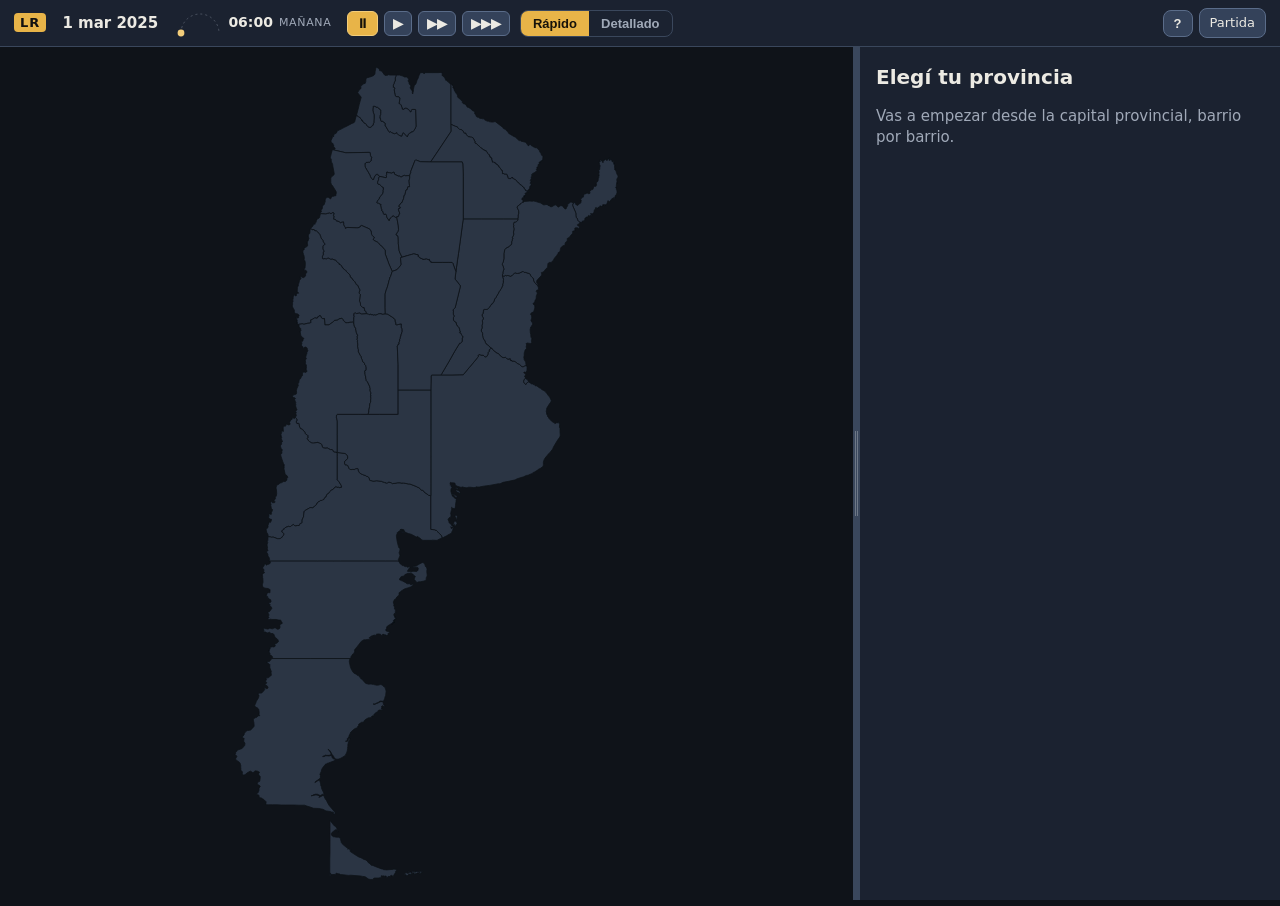
==== commit 56e8bc87: "v7 ui update" ====
--- a/index.html
+++ b/index.html
@@ -13,6 +13,7 @@
     <div class="brand"><span class="brand-mark">LR</span><span class="brand-txt"> LA ROSCA</span></div>
     <div class="clock" id="clock" role="group" aria-label="Tiempo">
       <span id="date" aria-live="off">—</span>
+      <span class="hora" id="hora" aria-hidden="true"><svg viewBox="0 0 44 24" width="44" height="24"><path d="M3 22 A19 19 0 0 1 41 22" fill="none" stroke="currentColor" stroke-opacity=".35" stroke-dasharray="2 3"/><circle id="astro" r="3.4" cx="3" cy="22"/></svg><b id="hora-txt">06:00</b><small id="franja">mañana</small></span>
       <button data-speed="0" aria-label="Pausa" data-tip-texto="Pausa (Espacio o 0)">⏸</button>
       <button data-speed="1" aria-label="Velocidad normal" data-tip-texto="Velocidad normal (1)">▶</button>
       <button data-speed="2" aria-label="Velocidad doble" data-tip-texto="Doble velocidad (2)">▶▶</button>
@@ -28,6 +29,8 @@
       <details class="menu-partida" id="menu-partida">
         <summary aria-label="Menú de la partida">Partida</summary>
         <div class="menu">
+          <button id="btn-progresivo" role="menuitemcheckbox" aria-checked="true" title="El juego empieza simple y se va abriendo. Apagalo para ver todo desde el principio.">Modo progresivo: sí</button>
+          <button id="btn-pausa" role="menuitemcheckbox" aria-checked="true" title="Pausar el juego y mostrar el resultado cuando termina una acción">Pausar con avisos: sí</button>
           <button id="btn-export" title="Descargar la partida como archivo JSON">Exportar partida</button>
           <button id="btn-import" title="Cargar una partida desde un archivo JSON">Importar partida</button>
           <button id="btn-new" title="Borrar la partida guardada y empezar de nuevo">Empezar de nuevo</button>
@@ -35,19 +38,23 @@
       </details>
     </div>
   </header>
+  <nav class="vistas" id="vistas" role="tablist" aria-label="Secciones" hidden></nav>
   <main class="stage">
     <div class="mapa-wrap">
       <svg id="map" aria-label="Mapa de Argentina"></svg>
+      <div class="luz" id="luz" aria-hidden="true"></div>
       <div class="leyenda" id="leyenda" aria-hidden="true"><span>Control</span><i class="grad"></i><span>0 → 100%</span><span class="rm"><i></i> rival actuando</span></div>
       <div class="maphover" id="maphover" role="status" hidden></div>
     </div>
     <div id="resizer" class="resizer" role="separator" aria-orientation="vertical" aria-label="Ajustar el ancho del panel" tabindex="0" title="Arrastrá para cambiar el ancho (doble clic: restablecer)"></div>
     <aside class="panel" id="panel"></aside>
   </main>
+  <section class="vista" id="vista" aria-label="Vista general" hidden></section>
   <footer class="log" id="log"></footer>
   <div id="modal-root"></div>
   <div id="ayuda-root"></div>
   <div id="onboarding-root"></div>
+  <div id="informe-root"></div>
   <div id="toast" class="toast" role="status" aria-live="polite"></div>
   <input id="import-file" type="file" accept="application/json,.json" hidden>
   <script type="module" src="src/main.js"></script>
--- a/src/ui/styles.css
+++ b/src/ui/styles.css
@@ -1,6 +1,7 @@
 :root {
-  --bg: #14181f; --panel: #1c222c; --ink: #e8e6df; --muted: #8b93a1;
-  --accent: #d9a441; --line: #2a3340; --zone: #2b3544; --mine: #3f9d6b;
+  --bg: #0f131a; --panel: #1b2230; --ink: #eceae3; --muted: #a0a9b8;
+  --accent: #e8b448; --line: #3a475c; --zone: #2b3544; --mine: #3f9d6b;
+  --card: #232c3d; --btn: #34425a; --btn-hi: #42536f; --btn-line: #5a6c89; --ok: #52c18a; --bad: #ef6f5e; --viol: #8a6bd1;
 }
 * { box-sizing: border-box; }
 html, body { height: 100%; margin: 0; overflow: hidden; }
@@ -280,3 +281,154 @@
 .pips { display: inline-flex; gap: 3px; } .pip { width: 10px; height: 10px; border-radius: 50%; border: 1px solid #6b7586; } .pip.on { background: var(--accent); border-color: var(--accent); }
 .ventajas { list-style: none; margin: 4px 0 0; padding: 0; font-size: 12.5px; color: var(--muted); } .ventajas li { padding: 2px 0; } .ventajas li.on { color: #7fd1a0; }
 .trabajo .btns { margin-top: 8px; }
+
+/* Solapas generales y vistas anchas */
+.vistas { display: flex; gap: 4px; padding: 0 16px; background: var(--panel); border-bottom: 1px solid var(--line); } .vistas[hidden] { display: none; }
+.vistas button { border: 0; border-bottom: 2px solid transparent; border-radius: 0; background: none; padding: 8px 18px; color: var(--muted); font-weight: 700; font-size: 14.5px; }
+.vistas button.on { color: var(--accent); border-bottom-color: var(--accent); }
+.vista { flex: 1; min-height: 0; overflow: auto; background: var(--bg); } .vista[hidden] { display: none; }
+body.vista-ancha .stage { display: none; }
+.vista-in { max-width: 1180px; margin: 0 auto; padding: 16px; } .vista-top .actions { margin-top: 0; }
+.vista-h { margin: 6px 0 8px; font-size: 24px; }
+.subtabs { display: flex; gap: 4px; flex-wrap: wrap; border-bottom: 1px solid var(--line); margin-bottom: 14px; }
+.subtabs button { border: 0; border-bottom: 2px solid transparent; border-radius: 0; background: none; color: var(--muted); font-weight: 600; padding: 7px 12px; }
+.subtabs button.on { color: var(--accent); border-bottom-color: var(--accent); }
+.resumen-grid { display: grid; grid-template-columns: repeat(auto-fit, minmax(300px, 1fr)); gap: 12px; align-items: start; } .ancho-2 { grid-column: 1 / -1; }
+.card { background: var(--panel); border: 1px solid var(--line); border-radius: 10px; padding: 12px 14px; } .card h3 { margin-top: 0 !important; }
+.chips { display: flex; flex-wrap: wrap; gap: 6px; margin: 6px 0 10px; }
+.ancho-lectura { max-width: 640px; }
+.yo-vista { max-width: 760px; }
+.org { display: grid; gap: 10px; } .org-nivel h4 { margin: 0 0 6px; font-size: 12px; text-transform: uppercase; letter-spacing: .08em; color: var(--muted); }
+.org-nivel { padding-left: 14px; border-left: 2px solid var(--line); }
+.org-fila { display: flex; flex-wrap: wrap; gap: 8px; }
+.nodo { background: var(--panel); border: 1px solid var(--line); border-radius: 10px; padding: 8px 10px; display: grid; gap: 4px; min-width: 190px; max-width: 260px; align-content: start; }
+.nodo.ext { opacity: .75; border-style: dashed; } .nodo.yo { border-color: var(--accent); } .nodo small { color: var(--muted); } .warn-txt { color: #e0b24a !important; }
+.persona { display: grid; gap: 2px; text-align: left; width: 100%; background: #1d2430; padding: 6px 8px; border-radius: 8px; } .persona small { color: var(--muted); font-size: 12px; }
+.persona:hover, .persona:focus-visible { border-color: var(--accent); }
+.org-fila > .persona { width: auto; min-width: 170px; max-width: 230px; }
+.sems { display: flex; gap: 4px; } .s { width: 26px; height: 5px; border-radius: 3px; background: #6b7586; } .s.alto { background: #7fd1a0; } .s.medio { background: #e0b24a; } .s.bajo { background: #e4604f; }
+.filtros { display: flex; flex-wrap: wrap; gap: 6px; align-items: center; margin-bottom: 8px; }
+.tabla-wrap { overflow-x: auto; border: 1px solid var(--line); border-radius: 10px; }
+.tabla { width: 100%; border-collapse: collapse; font-size: 13.5px; font-variant-numeric: tabular-nums; }
+.tabla th, .tabla td { padding: 7px 10px; text-align: left; border-bottom: 1px solid var(--line); vertical-align: middle; }
+.tabla th { background: #151b24; font-size: 12px; color: var(--muted); } .tabla .th { border: 0; background: none; padding: 0; color: inherit; font-weight: 700; } .tabla .th.on { color: var(--accent); }
+.tabla tbody tr { cursor: pointer; } .tabla tbody tr:hover, .tabla tbody tr:focus-visible { background: #202836; outline: none; }
+.tabla .meter { display: inline-block; width: 40px; vertical-align: middle; margin-left: 6px; } .neg { color: #e48a7c; }
+.ficha { margin-top: 14px; background: var(--panel); border: 1px solid var(--accent); border-radius: 10px; padding: 12px 14px; max-width: 640px; }
+.ficha-h { display: flex; justify-content: space-between; align-items: center; } .ficha-h h3 { margin: 0 !important; font-size: 18px; text-transform: none; letter-spacing: 0; color: var(--ink); }
+/* Informe flotante */
+.informe { position: fixed; right: 16px; bottom: 16px; width: 330px; max-width: calc(100vw - 32px); max-height: 70vh; overflow: auto; z-index: 25; background: var(--panel); border: 1px solid var(--accent); border-radius: 12px; padding: 12px 14px; box-shadow: 0 10px 30px #000b; }
+.informe h3 { margin: 0 0 8px !important; color: var(--accent); }
+.inf { border-left: 3px solid #7fd1a0; padding: 2px 0 2px 10px; margin-bottom: 10px; } .inf.mal { border-left-color: #e4604f; } .inf p { margin: 4px 0; font-size: 13.5px; }
+.inf-h { display: flex; justify-content: space-between; gap: 8px; align-items: baseline; }
+.cambios { display: flex; flex-wrap: wrap; gap: 4px 6px; margin: 4px 0 6px; } .cambio { font-size: 12px; padding: 1px 7px; border-radius: 999px; background: #202836; font-variant-numeric: tabular-nums; } .cambio.pos { color: #7fd1a0; } .cambio.neg { color: #e48a7c; }
+@media (max-width: 760px) { .vistas { padding: 0 8px; overflow-x: auto; } .vista-in { padding: 10px; } .informe { left: 8px; right: 8px; bottom: 8px; width: auto; } .nodo { min-width: 150px; } }
+
+/* Elecciones */
+.el-top { display: flex; justify-content: space-between; gap: 10px; align-items: flex-start; } .el-top h3 { margin-bottom: 2px !important; }
+.timeline { list-style: none; display: grid; grid-template-columns: repeat(auto-fit, minmax(96px, 1fr)); gap: 6px; padding: 0; margin: 8px 0; }
+.tl { border: 1px solid var(--line); border-radius: 8px; padding: 6px 8px; display: grid; gap: 1px; font-size: 13px; background: #151b24; } .tl small { color: var(--muted); font-size: 11.5px; }
+.tl.hecho { opacity: .6; } .tl.ahora { border-color: var(--accent); background: #2a2517; } .tl.ahora b { color: var(--accent); }
+.cont { border: 1px solid var(--line); border-radius: 10px; padding: 8px 10px; margin-bottom: 8px; display: grid; gap: 6px; } .cont-h { display: flex; justify-content: space-between; gap: 8px; align-items: center; }
+.cands { display: flex; flex-wrap: wrap; gap: 6px; } .cand { display: inline-flex; gap: 6px; align-items: baseline; font-size: 13px; } .cand small { color: var(--muted); } .cand.on { border-color: var(--accent); background: #2a2517; }
+.enc, .hist-c { margin: 8px 0; } .hist { border-top: 1px solid var(--line); padding-top: 8px; margin-top: 8px; } .hist:first-of-type { border-top: 0; margin-top: 0; }
+.chip-el { cursor: pointer; } .chip-el.mid { border-color: var(--accent); }
+.inf.neutro { border-left-color: var(--accent); }
+
+.grp-t { margin: 10px 0 4px; font-size: 12px; text-transform: uppercase; letter-spacing: .08em; color: var(--muted); }
+
+.medio { display: flex; justify-content: space-between; gap: 10px; align-items: center; border: 1px solid var(--line); border-radius: 10px; padding: 8px 10px; margin-bottom: 8px; } .medio button { flex: 0 0 auto; }
+
+/* Revelado progresivo */
+.nuevo { display: inline-block; margin-left: 4px; padding: 0 6px; border-radius: 999px; background: var(--accent); color: #111; font-size: 10.5px; font-weight: 800; letter-spacing: .04em; text-transform: uppercase; animation: pulso 1.6s ease-in-out 3; }
+@keyframes pulso { 50% { box-shadow: 0 0 0 5px #d9a44155; } }
+body.progresivo:not(.r-ui-modo) .modo { display: none; }
+body.progresivo:not(.r-ui-log) .log { display: none !important; }
+body.progresivo:not(.r-map-leyenda) .leyenda { display: none; }
+.informe .btns { margin-top: 6px; }
+
+/* Centro de ayuda, guías contextuales y recorrido */
+.ayuda-centro { max-width: 880px; width: 100%; max-height: 88vh; display: flex; flex-direction: column; }
+.ayuda-cols { display: grid; grid-template-columns: 170px minmax(0, 1fr); gap: 16px; min-height: 0; flex: 1; }
+.ayuda-nav { display: grid; gap: 4px; align-content: start; } .ayuda-nav button { text-align: left; border: 0; background: none; color: var(--muted); font-weight: 600; padding: 8px 10px; border-radius: 8px; } .ayuda-nav button.on { background: #2a2517; color: var(--accent); }
+.ayuda-cuerpo { overflow-y: auto; min-width: 0; padding-right: 6px; max-height: calc(88vh - 90px); } .ayuda-cuerpo h3 { margin-top: 0; } .ayuda-cuerpo p { line-height: 1.5; }
+.prog-g { margin-bottom: 8px; } .prog { display: grid; grid-template-columns: 26px minmax(0, 1fr) auto; gap: 8px; align-items: start; border: 1px solid var(--line); border-radius: 10px; padding: 8px 10px; margin-bottom: 8px; } .prog p { margin: 2px 0; font-size: 13.5px; } .prog.lock { opacity: .85; border-style: dashed; } .prog.ok .p-ic { color: #7fd1a0; }
+.prog-b { margin-top: 6px; } .prog-b .bar { margin-top: 3px; }
+.conceptos { display: grid; grid-template-columns: repeat(auto-fit, minmax(240px, 1fr)); gap: 10px; } .conceptos h4 { margin: 0 0 4px; } .conceptos p { margin: 0; font-size: 13.5px; }
+.guia-ctx { display: flex; gap: 12px; justify-content: space-between; align-items: center; flex-wrap: wrap; background: #2a2517; border: 1px solid var(--accent); border-radius: 10px; padding: 8px 12px; margin: 0 0 10px; } .guia-ctx p { margin: 2px 0 0; font-size: 13.5px; } .guia-ctx .btns { flex: 0 0 auto; }
+.vista-guia { padding-bottom: 0; } .vista-guia:empty { display: none; }
+.onb-fondo { position: fixed; inset: 0; background: rgba(6, 8, 12, .78); }
+@media (max-width: 760px) { .ayuda-cols { grid-template-columns: 1fr; } .ayuda-nav { display: flex; overflow-x: auto; } .ayuda-nav button { white-space: nowrap; } .ayuda-cuerpo { max-height: calc(88vh - 150px); } }
+
+.informe > .btns:last-of-type { position: sticky; bottom: -12px; background: var(--panel); padding: 8px 0 4px; z-index: 1; }
+
+/* Contraste y jerarquía de botones: principal (dorado) > secundario (gris azulado con borde) > ghost (solo texto) */
+button { background: var(--btn); border: 1px solid var(--btn-line); color: var(--ink); font-weight: 600; transition: background .12s, border-color .12s, transform .05s; }
+button:hover:not(:disabled) { background: var(--btn-hi); border-color: #8196b6; }
+button:active:not(:disabled) { transform: translateY(1px); }
+button:focus-visible, summary:focus-visible, [tabindex]:focus-visible { outline: 2px solid var(--accent); outline-offset: 2px; }
+button:disabled { opacity: .5; background: var(--panel); border-style: dashed; color: var(--muted); }
+button.primary, .mission:has(.rec) button.go { background: var(--accent); border-color: #f3cd7a; color: #17130a; font-weight: 800; box-shadow: 0 1px 0 rgba(255,255,255,.35) inset, 0 2px 6px rgba(0,0,0,.4); }
+button.primary:hover:not(:disabled), .mission:has(.rec) button.go:hover:not(:disabled) { background: #f6c866; border-color: #ffe0a0; }
+button.go { border-color: var(--accent); color: var(--accent); background: transparent; }
+button.go:hover:not(:disabled) { background: rgba(232,180,72,.16); }
+button.go:disabled { background: var(--panel); color: var(--muted); border-color: var(--line); box-shadow: none; }
+button.ghost, button.mas-btn, [data-ayuda-ir], [data-informe-ir] { background: transparent; border-color: transparent; color: var(--accent); }
+button.ghost:hover:not(:disabled), button.mas-btn:hover:not(:disabled), [data-ayuda-ir]:hover, [data-informe-ir]:hover { background: rgba(232,180,72,.14); border-color: transparent; text-decoration: underline; }
+button.danger { background: #4a1f1c; border-color: var(--bad); color: #ffd7d1; } button.danger:hover:not(:disabled) { background: #682824; border-color: #ff9a8b; }
+button.negro { background: #3a2a5c; border-color: var(--viol); color: #e8dcff; } button.negro:hover:not(:disabled) { background: #4a3774; }
+button.on, .modo button[aria-pressed="true"] { background: var(--accent); color: #17130a; border-color: #f3cd7a; font-weight: 800; }
+.vistas button, .tabs button, .subtabs button, .seg button, .modo button, .ayuda-nav button, .menu-partida .menu button { background: transparent; border-color: transparent; box-shadow: none; }
+.vistas button:hover, .tabs button:hover, .subtabs button:hover, .ayuda-nav button:hover { background: rgba(255,255,255,.07); border-color: transparent; }
+.vistas button.on, .tabs button.on, .subtabs button.on { background: rgba(232,180,72,.12); color: var(--accent); }
+.ayuda-nav button.on { background: rgba(232,180,72,.18); color: var(--accent); }
+.hud-tools > button, .menu-partida summary { background: var(--btn); border-color: var(--btn-line); }
+.panel h3 { color: #c8d0dc; border-bottom: 1px solid var(--line); padding-bottom: 4px; }
+.hud, .panel, .log { background: var(--panel); }
+.mission, .req, .prog, .medio, .conceptos .card, .card { background: var(--card); border-color: var(--line); }
+.mission { border-left: 4px solid var(--ok); }
+.mission.ilegal { border-left-color: var(--viol); background: #251d38; }
+.mission.locked { border-left-color: var(--line); opacity: .75; }
+.mission:has(.rec) { border-color: var(--accent); border-left-color: var(--accent); background: #2e2a1d; box-shadow: 0 0 0 1px rgba(232,180,72,.25); }
+.rec { color: #17130a; background: var(--accent); border-radius: 999px; padding: 1px 8px; font-size: 11px; font-weight: 800; }
+.guia-ctx, .informe .card { border-color: var(--accent); }
+.ev.ok { color: var(--ok); } .ev.bad { color: var(--bad); }
+
+/* Hora del día y luz del mapa */
+.hora { display: inline-flex; align-items: center; gap: 6px; color: var(--muted); font-variant-numeric: tabular-nums; }
+.hora b { color: var(--ink); font-size: 14px; min-width: 40px; } .hora small { font-size: 11px; text-transform: uppercase; letter-spacing: .06em; min-width: 62px; }
+.hora svg { overflow: visible; } #astro { fill: #f3cd7a; transition: fill .4s; } .hora.noche #astro { fill: #aab8d8; }
+.luz { position: absolute; inset: 0; pointer-events: none; background: #070b24; opacity: calc(var(--noche, 0) * .5); mix-blend-mode: multiply; z-index: 1; }
+.luz.alba { background: #3a1a0c; }
+.leyenda, .maphover { z-index: 2; }
+@media (prefers-reduced-motion: reduce) { .luz { display: none; } }
+@media (max-width: 760px) { .hora small { display: none; } }
+
+/* Calendario anual */
+.cal-vista { display: grid; gap: 12px; } .cal-top { display: flex; align-items: center; justify-content: space-between; gap: 10px; flex-wrap: wrap; } .cal-top h2 { margin: 0; } .cal-nav button { flex: 0 0 auto; min-width: 40px; }
+.cal-filtros { display: flex; gap: 6px; flex-wrap: wrap; } .chip-f { display: inline-flex; align-items: center; gap: 6px; border-radius: 999px; padding: 4px 12px; background: transparent; color: var(--muted); } .chip-f i { width: 10px; height: 10px; border-radius: 50%; display: inline-block; opacity: .4; } .chip-f.on { color: var(--ink); border-color: var(--accent); background: rgba(232,180,72,.12); } .chip-f.on i { opacity: 1; }
+.cal-ventana { background: #2e2a1d; border: 1px solid var(--accent); border-radius: 10px; padding: 6px 12px; } .cal-ventana p { margin: 2px 0; font-size: 13.5px; }
+.cal-cols { display: grid; grid-template-columns: minmax(0, 1.6fr) minmax(260px, 1fr); gap: 16px; align-items: start; }
+.cal-meses { display: grid; grid-template-columns: repeat(auto-fill, minmax(190px, 1fr)); gap: 10px; }
+.cal-mes { background: var(--card); border: 1px solid var(--line); border-radius: 10px; padding: 8px 10px; } .cal-mes.actual { border-color: var(--accent); } .cal-mes h4 { margin: 0 0 4px; font-size: 13px; color: var(--accent); }
+.cal-grid { display: grid; grid-template-columns: repeat(7, 1fr); gap: 2px; text-align: center; font-size: 11.5px; } .cal-grid small { color: var(--muted); font-size: 10px; }
+.cal-d { position: relative; padding: 3px 0 7px; border-radius: 5px; color: var(--ink); font-variant-numeric: tabular-nums; } .cal-d.hito { background: rgba(255,255,255,.07); font-weight: 700; cursor: help; } .cal-d.hoy { outline: 2px solid var(--accent); background: rgba(232,180,72,.2); }
+.cal-pts { position: absolute; left: 0; right: 0; bottom: 1px; display: flex; justify-content: center; gap: 2px; } .cal-pts b { width: 5px; height: 5px; border-radius: 50%; display: block; }
+.cal-prox ul { list-style: none; margin: 0; padding: 0; display: grid; gap: 8px; } .cal-prox h3 { margin-top: 0; }
+.cal-h { display: grid; grid-template-columns: 12px minmax(0, 1fr) auto; gap: 8px; align-items: start; background: var(--card); border: 1px solid var(--line); border-radius: 10px; padding: 8px 10px; } .cal-h p { margin: 2px 0 0; font-size: 13px; color: var(--muted); } .cal-dot { width: 10px; height: 10px; border-radius: 50%; margin-top: 5px; display: block; }
+@media (max-width: 900px) { .cal-cols { grid-template-columns: 1fr; } }
+
+/* Ofensivas contra rivales */
+.of-fila { display: flex; align-items: center; gap: 8px; margin-top: 4px; } button.atacar { padding: 3px 8px; }
+.of-menu { margin-top: 6px; border: 1px solid #6b2f2a; background: #261a1c; border-radius: 10px; padding: 8px 10px; } .of-menu h5 { margin: 10px 0 4px; font-size: 11px; letter-spacing: .08em; text-transform: uppercase; color: #ff9a8b; }
+.of-a { display: flex; gap: 8px; justify-content: space-between; align-items: center; border-top: 1px solid var(--line); padding: 6px 0; } .of-a.lock { opacity: .7; } .of-mot { color: #e0b24a; }
+.rc-bajo { color: var(--muted); } .rc-medio { color: #e0b24a; } .rc-alto { color: var(--bad); }
+
+.of-a button { white-space: nowrap; flex: 0 0 auto; padding: 6px 12px; }
+
+/* Mesa de armado */
+.mesa-fila { border-top: 1px solid var(--line); padding: 8px 0; display: grid; gap: 6px; } .mesa-top { display: flex; align-items: center; gap: 8px; flex-wrap: wrap; } .mesa-top .ghost { margin-left: auto; }
+.tag.ok { background: #1d3a2b; color: var(--ok); border-color: var(--ok); } .tag.bad { background: #3a1f1c; color: var(--bad); border-color: var(--bad); }
+.mesa-form { background: var(--card); border: 1px solid var(--btn-line); border-radius: 10px; padding: 10px; display: grid; gap: 8px; } .mf { display: grid; gap: 4px; font-size: 12px; color: var(--muted); } .mesa-form .seg { flex-wrap: wrap; }
+.contra { background: #2e2a1d; border: 1px solid var(--accent); border-radius: 10px; padding: 8px 10px; display: grid; gap: 6px; }
+.tablero { list-style: none; margin: 0; padding: 0; display: grid; gap: 4px; } .tablero li { border-top: 1px dashed var(--line); padding: 4px 0; }
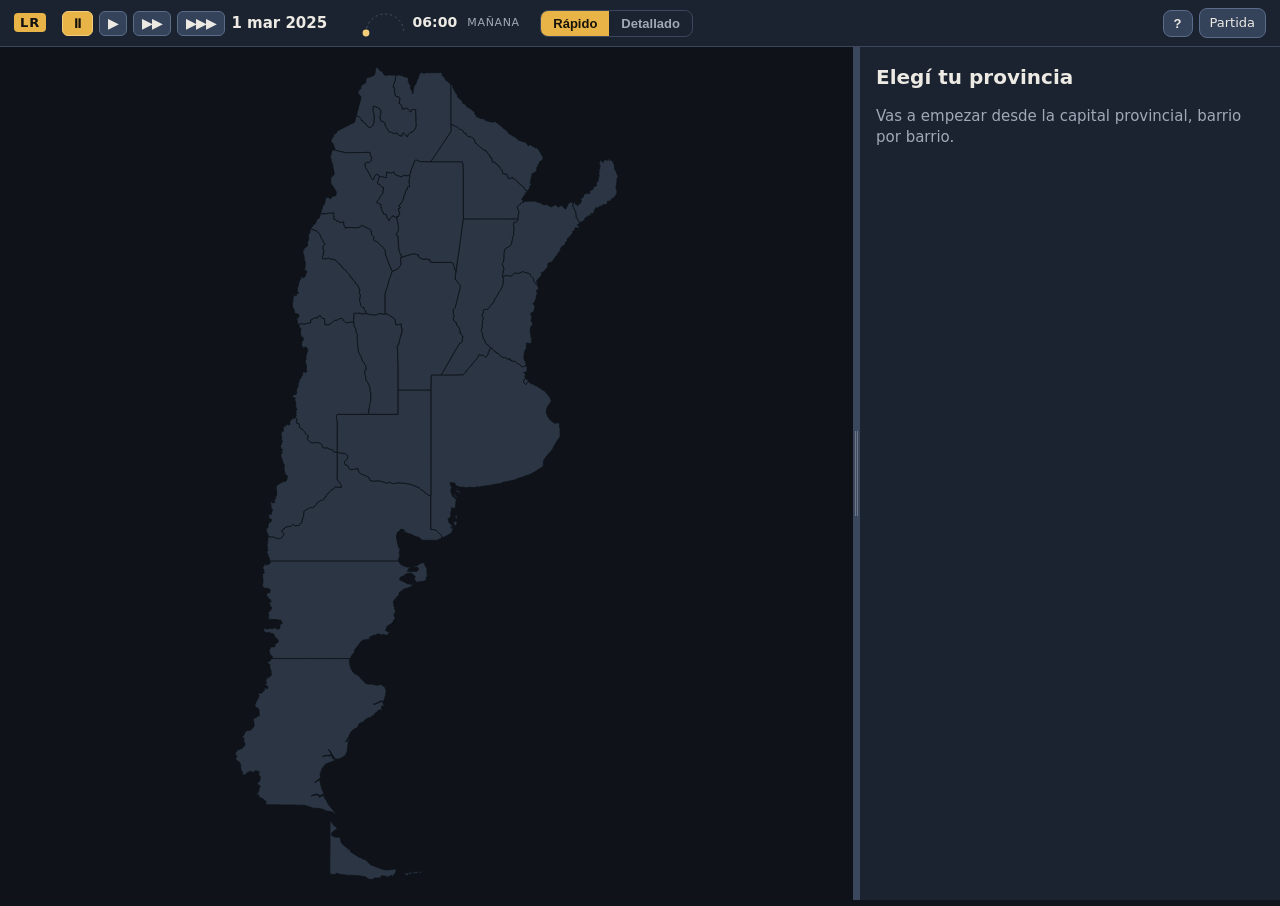
==== commit d8662bc5: "Added home & transport animation" ====
--- a/index.html
+++ b/index.html
@@ -12,12 +12,12 @@
   <header class="hud">
     <div class="brand"><span class="brand-mark">LR</span><span class="brand-txt"> LA ROSCA</span></div>
     <div class="clock" id="clock" role="group" aria-label="Tiempo">
-      <span id="date" aria-live="off">—</span>
-      <span class="hora" id="hora" aria-hidden="true"><svg viewBox="0 0 44 24" width="44" height="24"><path d="M3 22 A19 19 0 0 1 41 22" fill="none" stroke="currentColor" stroke-opacity=".35" stroke-dasharray="2 3"/><circle id="astro" r="3.4" cx="3" cy="22"/></svg><b id="hora-txt">06:00</b><small id="franja">mañana</small></span>
       <button data-speed="0" aria-label="Pausa" data-tip-texto="Pausa (Espacio o 0)">⏸</button>
       <button data-speed="1" aria-label="Velocidad normal" data-tip-texto="Velocidad normal (1)">▶</button>
       <button data-speed="2" aria-label="Velocidad doble" data-tip-texto="Doble velocidad (2)">▶▶</button>
       <button data-speed="4" aria-label="Velocidad cuádruple" data-tip-texto="Cuádruple velocidad (3)">▶▶▶</button>
+      <span id="date" aria-live="off">—</span>
+      <span class="hora" id="hora" aria-hidden="true"><svg viewBox="0 0 44 24" width="44" height="24"><path d="M3 22 A19 19 0 0 1 41 22" fill="none" stroke="currentColor" stroke-opacity=".35" stroke-dasharray="2 3"/><circle id="astro" r="3.4" cx="3" cy="22"/></svg><b id="hora-txt">06:00</b><small id="franja">mañana</small></span>
     </div>
     <div class="modo" role="group" aria-label="Nivel de detalle">
       <button data-modo-btn="rapido" aria-pressed="true" data-tip-texto="Lo esencial, sin ruido. Atajo: M">Rápido</button>
@@ -31,6 +31,7 @@
         <div class="menu">
           <button id="btn-progresivo" role="menuitemcheckbox" aria-checked="true" title="El juego empieza simple y se va abriendo. Apagalo para ver todo desde el principio.">Modo progresivo: sí</button>
           <button id="btn-pausa" role="menuitemcheckbox" aria-checked="true" title="Pausar el juego y mostrar el resultado cuando termina una acción">Pausar con avisos: sí</button>
+          <button id="btn-noche" role="menuitemcheckbox" aria-checked="true" title="Con 'no', el mapa nunca se oscurece (las horas siguen pasando)">Simular día y noche: sí</button>
           <button id="btn-export" title="Descargar la partida como archivo JSON">Exportar partida</button>
           <button id="btn-import" title="Cargar una partida desde un archivo JSON">Importar partida</button>
           <button id="btn-new" title="Borrar la partida guardada y empezar de nuevo">Empezar de nuevo</button>
--- a/src/ui/styles.css
+++ b/src/ui/styles.css
@@ -432,3 +432,24 @@
 .mesa-form { background: var(--card); border: 1px solid var(--btn-line); border-radius: 10px; padding: 10px; display: grid; gap: 8px; } .mf { display: grid; gap: 4px; font-size: 12px; color: var(--muted); } .mesa-form .seg { flex-wrap: wrap; }
 .contra { background: #2e2a1d; border: 1px solid var(--accent); border-radius: 10px; padding: 8px 10px; display: grid; gap: 6px; }
 .tablero { list-style: none; margin: 0; padding: 0; display: grid; gap: 4px; } .tablero li { border-top: 1px dashed var(--line); padding: 4px 0; }
+
+/* Reloj sin saltos: anchos fijos */
+.clock #date { display: inline-block; width: 12ch; min-width: 0; white-space: nowrap; }
+.hora { white-space: nowrap; } .hora b { display: inline-block; width: 5ch; min-width: 0; } .hora small { display: inline-block; width: 9ch; min-width: 0; }
+@media (max-width: 760px) { .hora small { display: none; } }
+
+/* Movilidad: el jugador en el mapa */
+.viajero .v-disco { fill: #f3cd7a; stroke: #10131a; } .viajero.vuelta .v-disco { fill: #9fc4f0; } .viajero .v-ico { fill: #10131a; }
+.viajero .v-ruta { stroke: #f3cd7a; stroke-opacity: .55; } .viajero .v-rastro { stroke: #f3cd7a; stroke-opacity: .95; stroke-linecap: round; } .viajero.vuelta .v-ruta, .viajero.vuelta .v-rastro { stroke: #9fc4f0; }
+.viajero .v-destino { fill: none; stroke: #f3cd7a; stroke-opacity: .9; } .viajero.vuelta .v-destino { stroke: #9fc4f0; }
+.viajero .v-halo { fill: #f3cd7a; fill-opacity: .22; } .viajero.vuelta .v-halo { fill: #9fc4f0; }
+.viajero .v-casa-disco { fill: #1d2430; stroke: #7fd1a0; } .viajero .v-casa-txt { fill: #7fd1a0; font-weight: 700; paint-order: stroke; stroke: #10131a; stroke-width: 2px; }
+.viajero .v-eti { fill: #fff; font-weight: 700; paint-order: stroke; stroke: #10131a; stroke-linejoin: round; }
+@media (prefers-reduced-motion: no-preference) { .viajero .v-halo { animation: v-pulso 1.1s ease-in-out infinite; transform-box: fill-box; transform-origin: center; } .viajero .v-destino { animation: v-pulso 1.4s ease-in-out infinite; transform-box: fill-box; transform-origin: center; } }
+@keyframes v-pulso { 0%, 100% { transform: scale(.85); opacity: .9; } 50% { transform: scale(1.15); opacity: .5; } }
+/* Movilidad: viaje en la zona, tarjeta en camino y panel */
+.viaje-zona { display: flex; gap: 8px; align-items: center; flex-wrap: wrap; background: #17202b; border: 1px solid var(--btn-line, var(--line)); border-left: 3px solid #f3cd7a; border-radius: 8px; padding: 6px 10px; margin: 0 0 8px; font-size: 13px; } .viaje-zona.aca { border-left-color: var(--ok, #3f9d6b); color: var(--muted); }
+.v-chips, .mov-medios, .mov-futuros { display: flex; gap: 6px; flex-wrap: wrap; margin: 4px 0 8px; } .chip { border: 1px solid var(--btn-line, var(--line)); background: var(--btn, var(--zone)); color: var(--ink); border-radius: 999px; padding: 3px 10px; font-size: 12.5px; cursor: pointer; } .chip.on { border-color: #f3cd7a; background: #2a2517; color: #f3cd7a; } .chip.lock { opacity: .5; cursor: default; } .chip:disabled { opacity: .45; cursor: not-allowed; }
+.job.viaje { border-left: 3px solid #f3cd7a; } .job.viaje .ghost { margin-top: 6px; }
+.movilidad { margin-top: 16px; } .mejora { display: flex; gap: 10px; justify-content: space-between; align-items: center; border: 1px solid var(--line); border-radius: 10px; padding: 8px 10px; margin-bottom: 8px; } .mejora.on { opacity: .75; border-color: var(--ok, #3f9d6b); } .mejora p { margin: 2px 0 0; font-size: 13px; } .mejora button { flex: 0 0 auto; }
+.job.viaje.vuelta { border-left-color: #9fc4f0; }
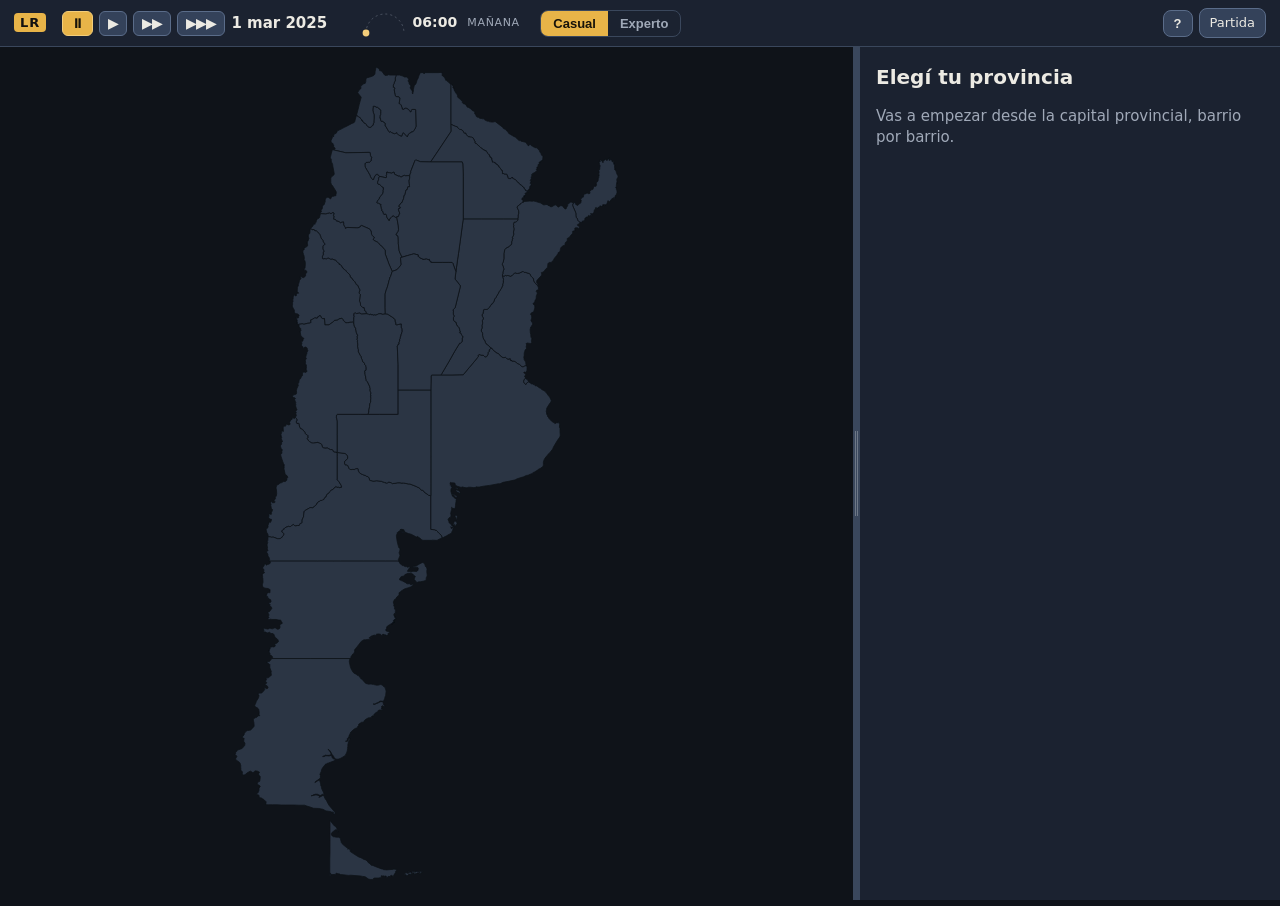
==== commit 2490fcd0: "anition added" ====
--- a/index.html
+++ b/index.html
@@ -20,8 +20,8 @@
       <span class="hora" id="hora" aria-hidden="true"><svg viewBox="0 0 44 24" width="44" height="24"><path d="M3 22 A19 19 0 0 1 41 22" fill="none" stroke="currentColor" stroke-opacity=".35" stroke-dasharray="2 3"/><circle id="astro" r="3.4" cx="3" cy="22"/></svg><b id="hora-txt">06:00</b><small id="franja">mañana</small></span>
     </div>
     <div class="modo" role="group" aria-label="Nivel de detalle">
-      <button data-modo-btn="rapido" aria-pressed="true" data-tip-texto="Lo esencial, sin ruido. Atajo: M">Rápido</button>
-      <button data-modo-btn="detallado" aria-pressed="false" data-tip-texto="Todos los números y explicaciones. Atajo: M">Detallado</button>
+      <button data-modo-btn="rapido" aria-pressed="true" data-tip-texto="Pantalla simple: lo esencial, con una sugerencia de qué hacer. Atajo: M">Casual</button>
+      <button data-modo-btn="detallado" aria-pressed="false" data-tip-texto="Todos los números, tablas y explicaciones de la simulación. Atajo: M">Experto</button>
     </div>
     <div class="stats" id="stats" aria-label="Estado del partido"></div>
     <div class="hud-tools">
@@ -31,6 +31,7 @@
         <div class="menu">
           <button id="btn-progresivo" role="menuitemcheckbox" aria-checked="true" title="El juego empieza simple y se va abriendo. Apagalo para ver todo desde el principio.">Modo progresivo: sí</button>
           <button id="btn-pausa" role="menuitemcheckbox" aria-checked="true" title="Pausar el juego y mostrar el resultado cuando termina una acción">Pausar con avisos: sí</button>
+          <button id="btn-anim" role="menuitemcheckbox" aria-checked="true" title="Apaga las transiciones suaves si preferís todo instantáneo">Animaciones: sí</button>
           <button id="btn-noche" role="menuitemcheckbox" aria-checked="true" title="Con 'no', el mapa nunca se oscurece (las horas siguen pasando)">Simular día y noche: sí</button>
           <button id="btn-export" title="Descargar la partida como archivo JSON">Exportar partida</button>
           <button id="btn-import" title="Cargar una partida desde un archivo JSON">Importar partida</button>
@@ -44,7 +45,7 @@
     <div class="mapa-wrap">
       <svg id="map" aria-label="Mapa de Argentina"></svg>
       <div class="luz" id="luz" aria-hidden="true"></div>
-      <div class="leyenda" id="leyenda" aria-hidden="true"><span>Control</span><i class="grad"></i><span>0 → 100%</span><span class="rm"><i></i> rival actuando</span></div>
+      <div class="leyenda" id="leyenda" aria-hidden="true"><button type="button" id="btn-capa" class="capa-btn" hidden data-tip-texto="Cambiá entre tu control y el partido que lidera cada barrio">Control</button><span class="lg-ctrl">Control</span><i class="grad lg-ctrl"></i><span id="leyenda-pref" class="lg-pref"></span><span class="lg-ctrl">0 → 100%</span><span class="rm"><i></i> rival actuando</span></div>
       <div class="maphover" id="maphover" role="status" hidden></div>
     </div>
     <div id="resizer" class="resizer" role="separator" aria-orientation="vertical" aria-label="Ajustar el ancho del panel" tabindex="0" title="Arrastrá para cambiar el ancho (doble clic: restablecer)"></div>
--- a/src/ui/styles.css
+++ b/src/ui/styles.css
@@ -16,6 +16,7 @@
 .stage { --panel-w: 420px; flex: 1; display: flex; min-height: 0; min-width: 0; }
 #map { flex: 1 1 0; min-width: 160px; height: 100%; cursor: grab; touch-action: none; background: #0f1319; }
 .zone { fill: color-mix(in srgb, var(--mine) calc(var(--control, 0) * 100%), var(--zone)); stroke: #0f1319; stroke-width: .8; vector-effect: non-scaling-stroke; transition: fill .3s; }
+body.capa-pref .zone { fill: color-mix(in srgb, var(--fill, var(--zone)) calc(var(--alpha, 0) * 100%), var(--zone)); }
 .zone:hover { filter: brightness(1.25); }
 .zone.sel { stroke: var(--accent); stroke-width: 2; }
 .panel { flex: 0 0 var(--panel-w); width: var(--panel-w); min-width: 0; padding: 16px; background: var(--panel); overflow-y: auto; overflow-x: hidden; overflow-wrap: anywhere; }
@@ -64,8 +65,8 @@
 .file-actions { display: flex; gap: 6px; }
 .file-actions button { font-size: 12px; padding: 4px 8px; }
 #continue { display: block; width: 100%; margin-bottom: 14px; }
-.toast { position: fixed; left: 50%; bottom: 24px; transform: translate(-50%, 20px); background: var(--panel); border: 1px solid var(--accent); padding: 10px 16px; border-radius: 8px; opacity: 0; pointer-events: none; transition: .25s; z-index: 20; max-width: 90vw; }
-.toast.show { opacity: 1; transform: translate(-50%, 0); }
+.toast { position: fixed; left: 50%; bottom: 24px; transform: translate(-50%, 20px) scale(.97); background: var(--panel); border: 1px solid var(--accent); padding: 10px 16px; border-radius: 8px; opacity: 0; pointer-events: none; transition: opacity var(--t-med, .28s) var(--ease, ease), transform var(--t-med, .28s) var(--ease, ease); z-index: 20; max-width: 90vw; }
+.toast.show { opacity: 1; transform: translate(-50%, 0) scale(1); }
 .stats { margin-left: auto; } .file-actions { margin-left: 8px; }
 
 /* Panel: redimensionado, pestañas, acciones, rivales, fundación */
@@ -164,7 +165,7 @@
 .tipo-pacto { border-top: 1px solid var(--line); padding: 8px 0; }
 
 /* ===== Interfaz v2: jerarquía, modo Rápido/Detallado, tooltips ===== */
-:root { --r: 10px; --sp1: 4px; --sp2: 8px; --sp3: 12px; --sp4: 16px; --ink2: #b7bdc9; }
+:root { --t-fast: .15s; --t-med: .28s; --t-slow: .45s; --ease: cubic-bezier(.2, .8, .2, 1); --r: 10px; --sp1: 4px; --sp2: 8px; --sp3: 12px; --sp4: 16px; --ink2: #b7bdc9; }
 :focus-visible { outline: 2px solid var(--accent); outline-offset: 2px; border-radius: 4px; }
 .ico { width: 1.05em; height: 1.05em; flex: none; vertical-align: -0.15em; margin-right: 4px; }
 
@@ -453,3 +454,78 @@
 .job.viaje { border-left: 3px solid #f3cd7a; } .job.viaje .ghost { margin-top: 6px; }
 .movilidad { margin-top: 16px; } .mejora { display: flex; gap: 10px; justify-content: space-between; align-items: center; border: 1px solid var(--line); border-radius: 10px; padding: 8px 10px; margin-bottom: 8px; } .mejora.on { opacity: .75; border-color: var(--ok, #3f9d6b); } .mejora p { margin: 2px 0 0; font-size: 13px; } .mejora button { flex: 0 0 auto; }
 .job.viaje.vuelta { border-left-color: #9fc4f0; }
+
+/* Creación: puntos y resumen del personaje */
+.puntos { display: grid; gap: 6px; margin-bottom: 10px; } .punto { display: flex; justify-content: space-between; align-items: center; gap: 10px; border: 1px solid var(--line); border-radius: 10px; padding: 6px 10px; } .punto small { display: block; }
+.stepper { display: inline-flex; align-items: center; gap: 10px; } .stepper button { width: 28px; height: 28px; padding: 0; border-radius: 50%; } .stepper b { min-width: 14px; text-align: center; }
+.resumen-perfil { background: #17202b; border: 1px solid var(--line); border-left: 3px solid #f3cd7a; border-radius: 8px; padding: 8px 12px; margin: 8px 0 12px; font-size: 13.5px; }
+
+/* Modalidades: cómo hacer una misión */
+.modalidades { display: flex; flex-wrap: wrap; gap: 6px; align-items: center; margin: 6px 0; }
+.modalidades > small { flex-basis: 100%; }
+.modalidades .chip { flex-direction: column; align-items: flex-start; gap: 1px; cursor: pointer; border: 1px solid transparent; white-space: normal; text-align: left; font: inherit; color: inherit; }
+.modalidades .chip.on { border-color: var(--accent); background: #243247; }
+.modalidades .chip small { margin: 0; }
+.job.invitacion { border-color: var(--accent); }
+.job.invitacion .btns { display: flex; gap: 6px; margin-top: 6px; }
+.tag.ideo { margin-left: 6px; font-size: 11px; } .tag.ideo.opuesto { color: #e48a7c; border-color: #e48a7c; } .tag.ideo.afin { color: #7fd1a0; border-color: #7fd1a0; }
+
+/* Resumen + «Ver detalle» (Casual plegado / Experto abierto) */
+.rd { border: 1px solid var(--line); border-radius: 10px; margin: 6px 0; background: #1b2230; }
+.rd > summary { cursor: pointer; list-style: none; display: flex; justify-content: space-between; gap: 10px; align-items: center; padding: 8px 12px; }
+.rd > summary::-webkit-details-marker { display: none; }
+.rd .rd-res { font-weight: 600; }
+.rd .rd-mas { color: var(--muted); font-size: 12px; white-space: nowrap; }
+.rd[open] .rd-mas::after { content: ' ▴'; } .rd:not([open]) .rd-mas::after { content: ' ▾'; }
+.rd[open] .rd-mas { font-size: 0; } .rd[open] .rd-mas::after { font-size: 12px; content: 'Ocultar ▴'; }
+.rd-cuerpo { padding: 2px 12px 10px; }
+
+/* Semáforos */
+.sem { display: inline-flex; align-items: center; gap: 5px; font-weight: 600; }
+.sem i { width: 9px; height: 9px; border-radius: 50%; background: currentColor; display: inline-block; }
+.sem.bien { color: #7fd1a0; } .sem.med { color: #e5c04b; } .sem.mal { color: #e48a7c; }
+
+/* Lo mejor ahora (Casual) */
+.sugerencia { background: #243247; border: 1px solid var(--accent); border-radius: 12px; padding: 10px 14px; margin: 8px 0; }
+.sugerencia h3 { margin: 0 0 4px; font-size: 12px; text-transform: uppercase; letter-spacing: .06em; color: var(--accent); }
+.sugerencia p { margin: 0 0 6px; font-size: 15px; }
+.sugerencia .primary { width: 100%; margin-top: 6px; }
+.sug-obj { display: block; }
+
+/* Capa Preferencia: leyenda con los partidos */
+.leyenda .capa-btn { font-size: 11.5px; padding: 2px 8px; }
+.leyenda .lg-pref { display: none; gap: 8px; flex-wrap: wrap; }
+.leyenda.es-pref .lg-pref { display: inline-flex; } .leyenda.es-pref .lg-ctrl { display: none; }
+.leyenda .lg-pref i { display: inline-block; width: 9px; height: 9px; border-radius: 50%; margin-right: 4px; }
+
+
+/* ===== Movimiento suave: solo transform/opacity; lo que ya estaba no se reanima ===== */
+@keyframes entra { from { opacity: 0; transform: translateY(8px); } to { opacity: 1; transform: none; } }
+@keyframes fade-in { from { opacity: 0; } to { opacity: 1; } }
+@keyframes fade-out { to { opacity: 0; } }
+@keyframes abre-card { from { opacity: 0; transform: translateY(14px) scale(.96); } to { opacity: 1; transform: none; } }
+@keyframes cierra-card { to { opacity: 0; transform: translateY(8px) scale(.97); } }
+@keyframes sube-informe { from { opacity: 0; transform: translateY(24px); } to { opacity: 1; transform: none; } }
+@keyframes baja-informe { to { opacity: 0; transform: translateY(20px); } }
+@keyframes sacude { 0%, 100% { transform: none; } 20% { transform: translateX(-4px); } 40% { transform: translateX(4px); } 60% { transform: translateX(-3px); } 80% { transform: translateX(2px); } }
+@keyframes marca-entra { from { opacity: 0; transform: scale(.4); } to { opacity: 1; transform: none; } }
+@keyframes num-sube { 0% { color: #7fd1a0; } 100% { color: inherit; } }
+@keyframes num-baja { 0% { color: #e48a7c; } 100% { color: inherit; } }
+.entra { animation: entra var(--t-med) var(--ease) both; animation-delay: var(--d, 0ms); }
+.modal { animation: fade-in .2s ease both; }
+.modal .card { animation: abre-card var(--t-med) var(--ease) both; }
+.modal .card.scandal { animation: abre-card var(--t-med) var(--ease) both, sacude .4s .25s ease; }
+.modal .choices button { animation: entra var(--t-med) var(--ease) both; }
+.modal .choices button:nth-child(1) { animation-delay: .08s; } .modal .choices button:nth-child(2) { animation-delay: .13s; } .modal .choices button:nth-child(3) { animation-delay: .18s; } .modal .choices button:nth-child(4) { animation-delay: .23s; }
+.modal.cierra { animation: fade-out .2s ease both; pointer-events: none; } .modal.cierra .card { animation: cierra-card .2s ease both; }
+.informe { animation: sube-informe var(--t-slow) var(--ease) both; }
+.informe.cierra { animation: baja-informe .22s ease both; pointer-events: none; }
+.vista-in.entra, .tab-body.entra { animation: entra var(--t-med) var(--ease) both; }
+.num.sube { animation: num-sube .8s ease-out; } .num.baja { animation: num-baja .8s ease-out; }
+.rmark.entra { animation: marca-entra .4s var(--ease) both; transform-box: fill-box; transform-origin: center; }
+.zone { transition: fill .5s ease, stroke-width .15s ease; }
+.bar i { transition: width var(--t-med) var(--ease); }
+button { transition: background var(--t-fast), border-color var(--t-fast), transform var(--t-fast) var(--ease), opacity var(--t-fast); }
+button:active:not(:disabled) { transform: scale(.97); }
+.sem, .sem i { transition: color var(--t-med) ease; }
+body.sin-anim *, body.sin-anim *::before, body.sin-anim *::after { animation: none !important; transition: none !important; }
